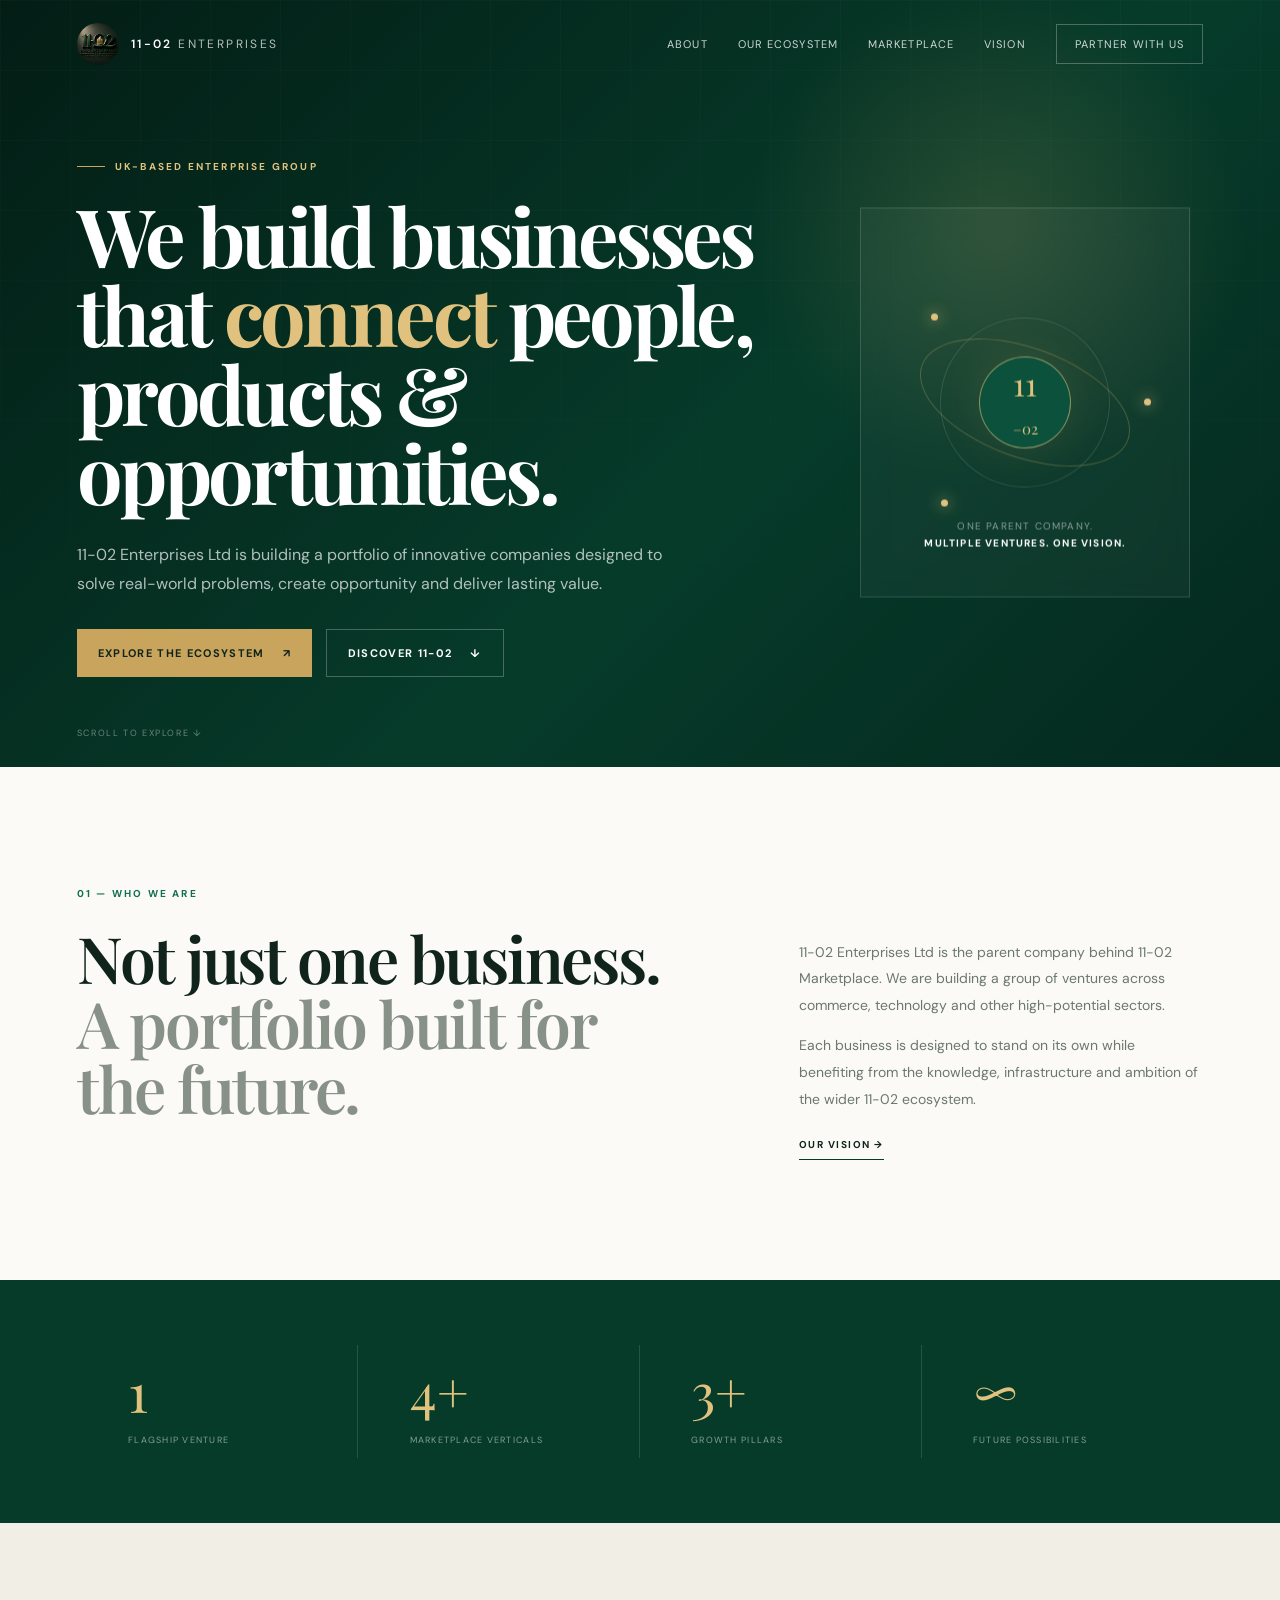
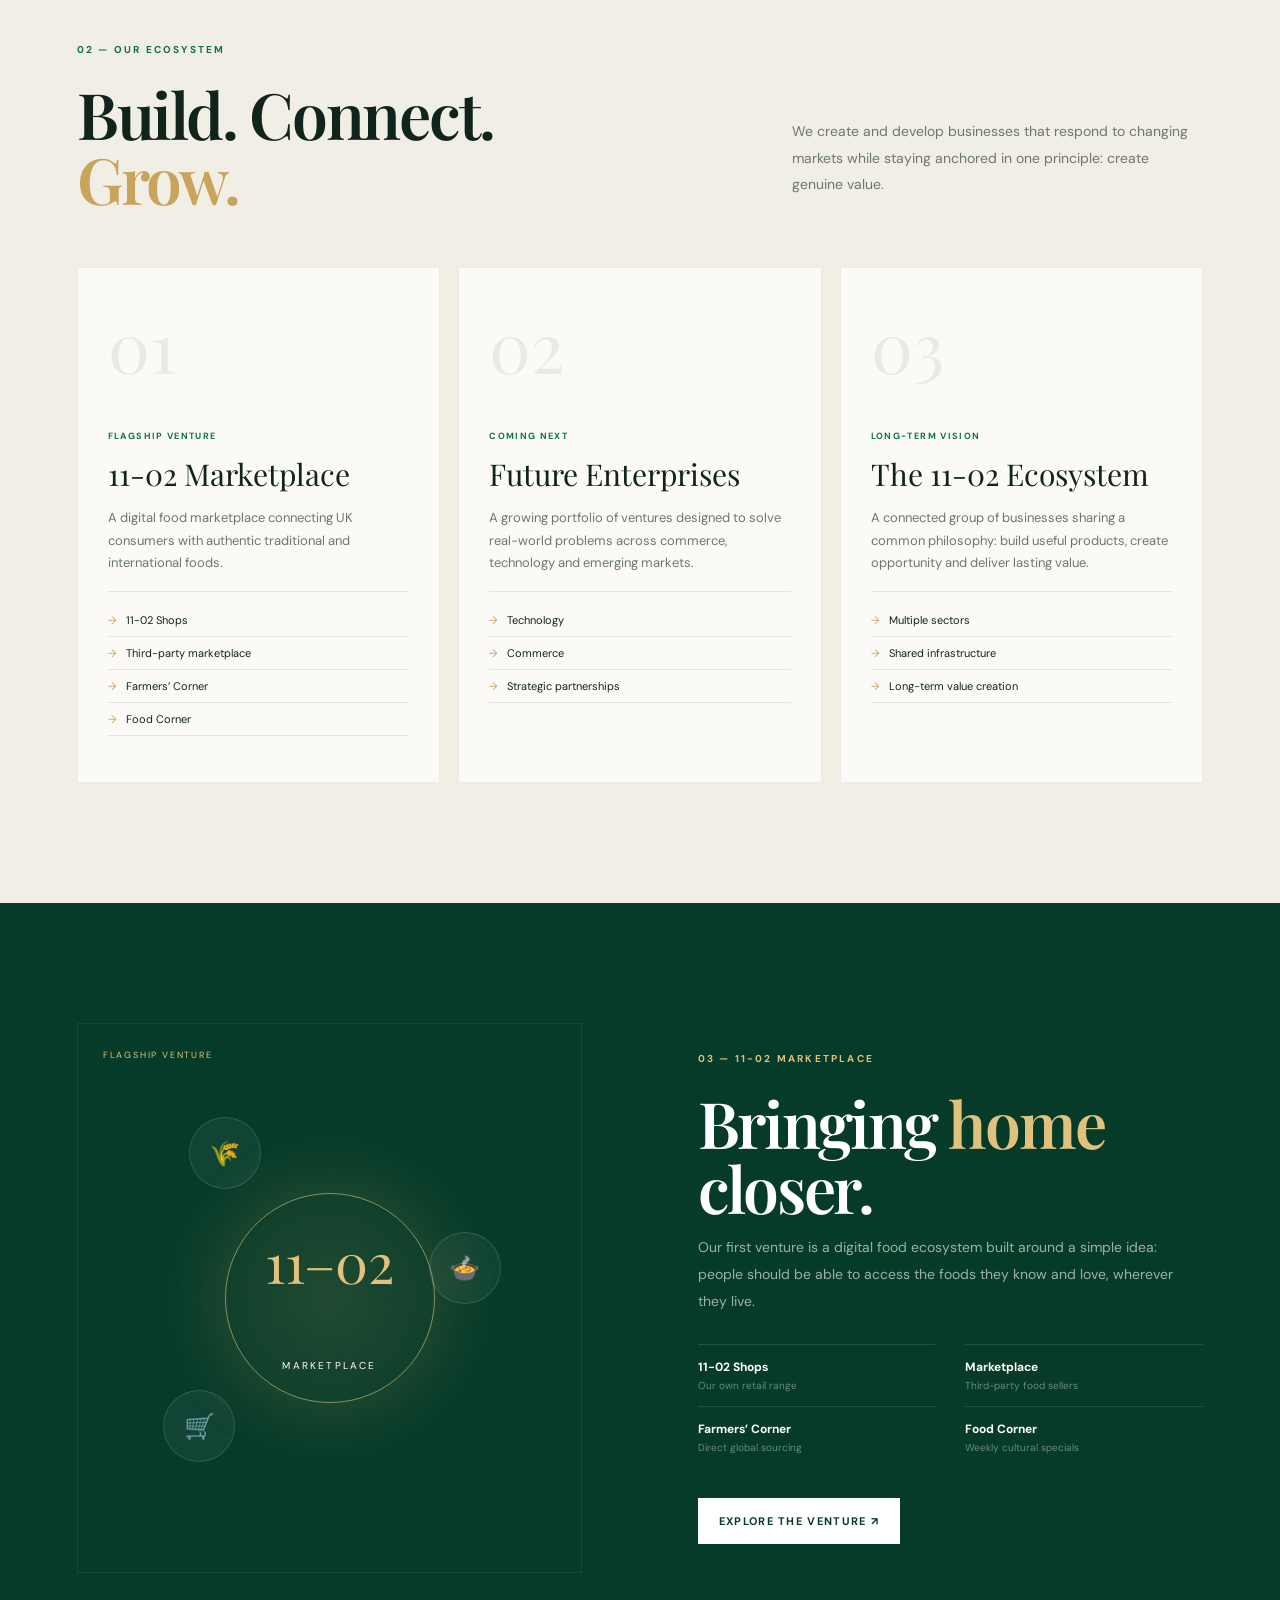
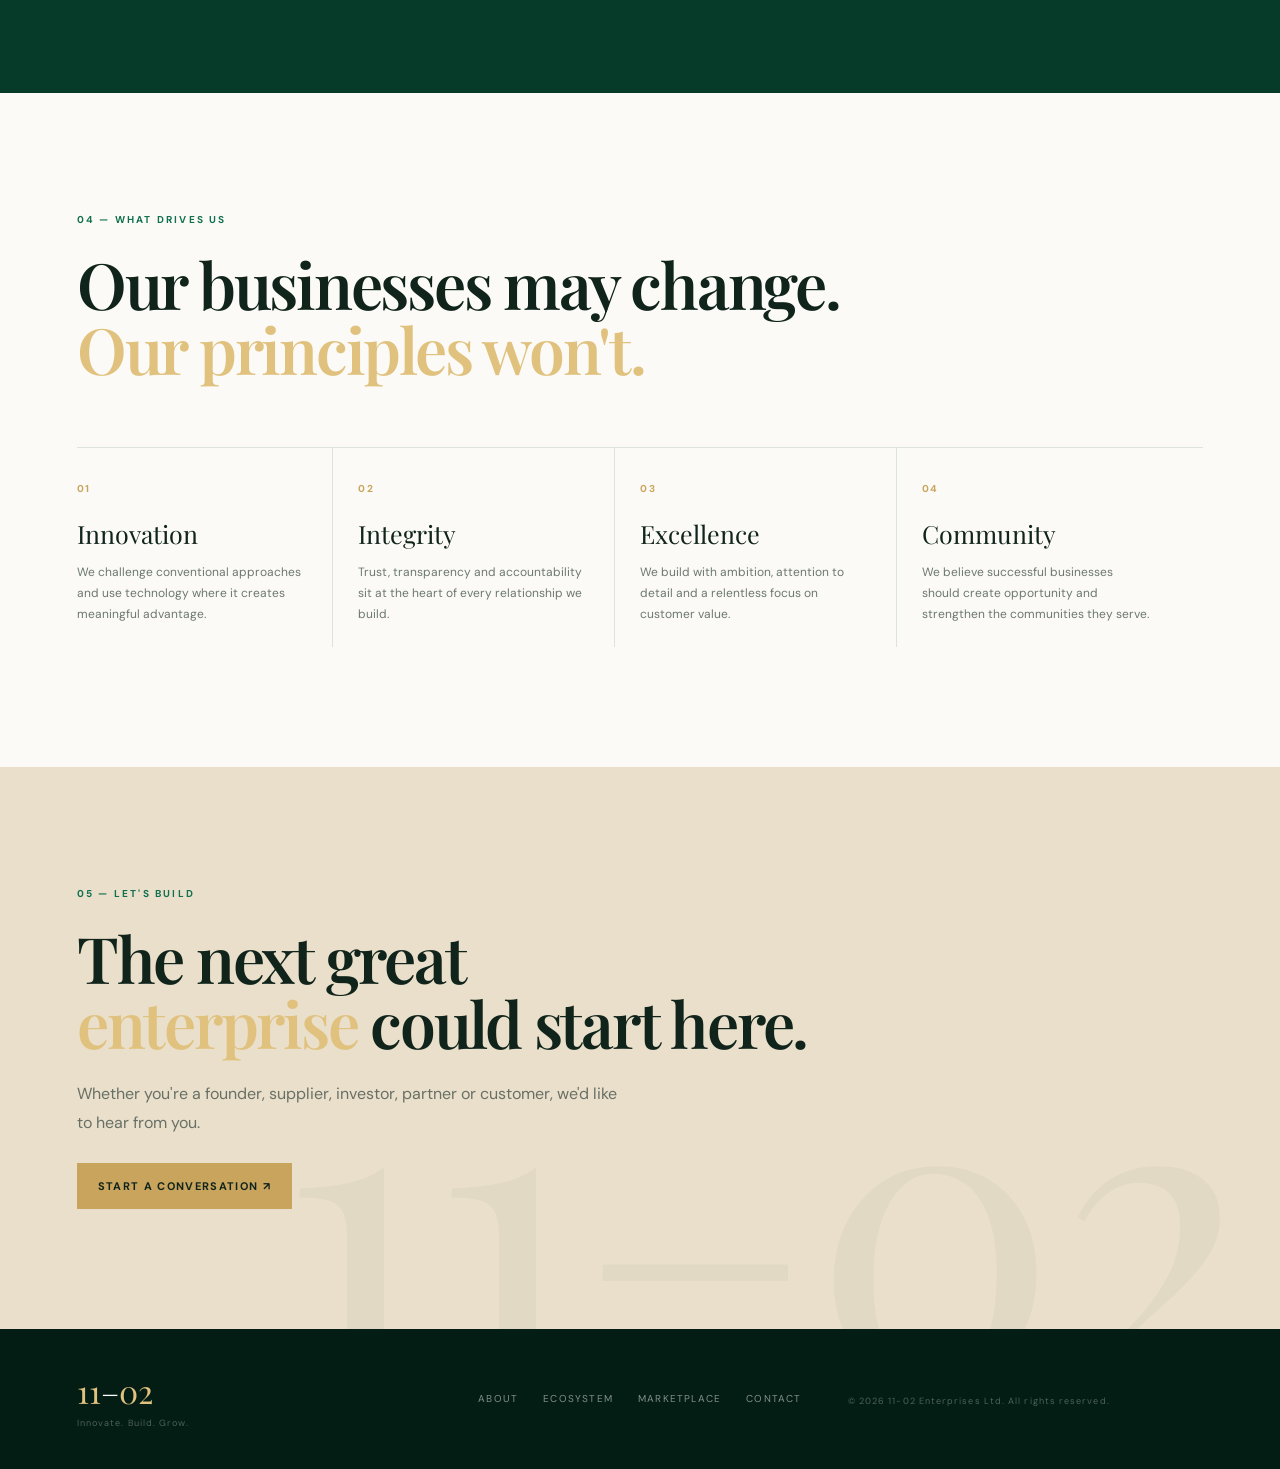
==== index.html @ 28f629b2 "Add 11-02 Enterprises corporate website" ====
<!doctype html>
<html lang="en">
<head>
<meta charset="utf-8">
<meta name="viewport" content="width=device-width,initial-scale=1">
<meta name="description" content="11-02 Enterprises Ltd — building businesses that connect people, products and opportunities.">
<title>11-02 Enterprises Ltd</title>
<link rel="preconnect" href="https://fonts.googleapis.com">
<link rel="preconnect" href="https://fonts.gstatic.com" crossorigin>
<link href="https://fonts.googleapis.com/css2?family=DM+Sans:wght@400;500;600;700&family=Playfair+Display:wght@500;600;700&display=swap" rel="stylesheet">
<link rel="stylesheet" href="styles.css">
</head>
<body>
<header class="nav">
  <a class="brand" href="#home">
    <img src="assets/logo.png" alt="11-02 Enterprises Ltd" onerror="this.style.display='none'">
    <span>11-02 <b>ENTERPRISES</b></span>
  </a>
  <button class="menu" aria-label="Open menu">☰</button>
  <nav>
    <a href="#about">About</a>
    <a href="#ecosystem">Our Ecosystem</a>
    <a href="#marketplace">Marketplace</a>
    <a href="#vision">Vision</a>
    <a class="nav-cta" href="#contact">Partner With Us</a>
  </nav>
</header>

<main>
<section class="hero" id="home">
  <div class="hero-content">
    <div class="eyebrow"><span></span> UK-BASED ENTERPRISE GROUP</div>
    <h1>We build businesses that <em>connect</em> people, products &amp; opportunities.</h1>
    <p>11-02 Enterprises Ltd is building a portfolio of innovative companies designed to solve real-world problems, create opportunity and deliver lasting value.</p>
    <div class="actions">
      <a class="btn gold" href="#ecosystem">Explore the ecosystem <b>↗</b></a>
      <a class="btn ghost" href="#about">Discover 11-02 <b>↓</b></a>
    </div>
  </div>
  <div class="hero-orbit">
    <div class="ring r1"></div><div class="ring r2"></div>
    <div class="core">11<br><small>–02</small></div>
    <i class="dot d1"></i><i class="dot d2"></i><i class="dot d3"></i>
    <p>ONE PARENT COMPANY.<br><strong>MULTIPLE VENTURES. ONE VISION.</strong></p>
  </div>
  <div class="scroll">SCROLL TO EXPLORE ↓</div>
</section>

<section id="about" class="light reveal">
  <div class="kicker">01 — WHO WE ARE</div>
  <div class="two-col">
    <h2>Not just one business.<br><span>A portfolio built for the future.</span></h2>
    <div class="copy">
      <p>11-02 Enterprises Ltd is the parent company behind 11-02 Marketplace. We are building a group of ventures across commerce, technology and other high-potential sectors.</p>
      <p>Each business is designed to stand on its own while benefiting from the knowledge, infrastructure and ambition of the wider 11-02 ecosystem.</p>
      <a class="text-link" href="#vision">Our vision →</a>
    </div>
  </div>
</section>

<section class="stats">
  <div><strong data-count="1">1</strong><span>Flagship venture</span></div>
  <div><strong data-count="4">4+</strong><span>Marketplace verticals</span></div>
  <div><strong data-count="3">3+</strong><span>Growth pillars</span></div>
  <div><strong>∞</strong><span>Future possibilities</span></div>
</section>

<section id="ecosystem" class="cream reveal">
  <div class="kicker">02 — OUR ECOSYSTEM</div>
  <div class="section-head">
    <h2>Build. Connect.<br><em>Grow.</em></h2>
    <p>We create and develop businesses that respond to changing markets while staying anchored in one principle: create genuine value.</p>
  </div>
  <div class="cards">
    <article><small>01</small><label>FLAGSHIP VENTURE</label><h3>11-02 Marketplace</h3><p>A digital food marketplace connecting UK consumers with authentic traditional and international foods.</p><ul><li>11-02 Shops</li><li>Third-party marketplace</li><li>Farmers’ Corner</li><li>Food Corner</li></ul></article>
    <article><small>02</small><label>COMING NEXT</label><h3>Future Enterprises</h3><p>A growing portfolio of ventures designed to solve real-world problems across commerce, technology and emerging markets.</p><ul><li>Technology</li><li>Commerce</li><li>Strategic partnerships</li></ul></article>
    <article><small>03</small><label>LONG-TERM VISION</label><h3>The 11-02 Ecosystem</h3><p>A connected group of businesses sharing a common philosophy: build useful products, create opportunity and deliver lasting value.</p><ul><li>Multiple sectors</li><li>Shared infrastructure</li><li>Long-term value creation</li></ul></article>
  </div>
</section>

<section id="marketplace" class="market">
  <div class="visual">
    <label>FLAGSHIP VENTURE</label>
    <div class="orb food1">🌾</div><div class="orb food2">🍲</div><div class="orb food3">🛒</div>
    <div class="market-logo">11–02<small>MARKETPLACE</small></div>
  </div>
  <div>
    <div class="kicker gold-text">03 — 11-02 MARKETPLACE</div>
    <h2>Bringing <em>home</em><br>closer.</h2>
    <p class="market-copy">Our first venture is a digital food ecosystem built around a simple idea: people should be able to access the foods they know and love, wherever they live.</p>
    <div class="features">
      <div><b>11-02 Shops</b><span>Our own retail range</span></div>
      <div><b>Marketplace</b><span>Third-party food sellers</span></div>
      <div><b>Farmers’ Corner</b><span>Direct global sourcing</span></div>
      <div><b>Food Corner</b><span>Weekly cultural specials</span></div>
    </div>
    <a class="btn white" href="#contact">Explore the venture ↗</a>
  </div>
</section>

<section id="vision" class="light reveal">
  <div class="kicker">04 — WHAT DRIVES US</div>
  <h2>Our businesses may change.<br><em>Our principles won't.</em></h2>
  <div class="principles">
    <article><b>01</b><h3>Innovation</h3><p>We challenge conventional approaches and use technology where it creates meaningful advantage.</p></article>
    <article><b>02</b><h3>Integrity</h3><p>Trust, transparency and accountability sit at the heart of every relationship we build.</p></article>
    <article><b>03</b><h3>Excellence</h3><p>We build with ambition, attention to detail and a relentless focus on customer value.</p></article>
    <article><b>04</b><h3>Community</h3><p>We believe successful businesses should create opportunity and strengthen the communities they serve.</p></article>
  </div>
</section>

<section id="contact" class="cta">
  <div class="kicker">05 — LET'S BUILD</div>
  <h2>The next great<br><em>enterprise</em> could start here.</h2>
  <p>Whether you're a founder, supplier, investor, partner or customer, we'd like to hear from you.</p>
  <a class="btn gold" href="mailto:hello@11-02.com">Start a conversation ↗</a>
  <div class="watermark">11–02</div>
</section>
</main>

<footer>
  <div><strong>11<span>–</span>02</strong><small>Innovate. Build. Grow.</small></div>
  <nav><a href="#about">About</a><a href="#ecosystem">Ecosystem</a><a href="#marketplace">Marketplace</a><a href="#contact">Contact</a></nav>
  <small>© 2026 11-02 Enterprises Ltd. All rights reserved.</small>
</footer>
<script src="script.js"></script>
</body>
</html>
---- styles.css ----
*{box-sizing:border-box}html{scroll-behavior:smooth}body{margin:0;background:#fbfaf6;color:#10241c;font-family:"DM Sans",Arial,sans-serif}a{text-decoration:none;color:inherit}.nav{height:88px;position:absolute;z-index:10;top:0;left:0;right:0;padding:0 6vw;display:flex;align-items:center;justify-content:space-between;color:#fff}.brand{display:flex;align-items:center;gap:12px}.brand img{width:42px;height:42px;border-radius:50%;object-fit:cover}.brand span{font-size:12px;letter-spacing:.2em;font-weight:600}.brand b{font-weight:400;opacity:.7}.nav nav{display:flex;align-items:center;gap:30px;font-size:11px;letter-spacing:.1em;text-transform:uppercase}.nav nav a{opacity:.8}.nav nav a:hover{opacity:1;color:#e0c27e}.nav-cta{border:1px solid #ffffff55;padding:12px 18px}.menu{display:none;background:none;border:0;color:#fff;font-size:25px}.hero{min-height:760px;position:relative;overflow:hidden;padding:160px 6vw 90px;display:flex;align-items:center;color:#fff;background:radial-gradient(circle at 78% 30%,#c9a45d2e,transparent 22%),linear-gradient(135deg,#031d15,#063b2a 58%,#04291e)}.hero:after{content:"";position:absolute;inset:0;opacity:.3;background-image:linear-gradient(#fff1 1px,transparent 1px),linear-gradient(90deg,#fff1 1px,transparent 1px);background-size:70px 70px;mask-image:linear-gradient(#000,transparent)}.hero-content{position:relative;z-index:2;max-width:790px}.eyebrow,.kicker{font-size:10px;font-weight:700;letter-spacing:.22em;text-transform:uppercase}.eyebrow{display:flex;align-items:center;gap:10px;color:#e0c27e;margin-bottom:22px}.eyebrow span{width:28px;height:1px;background:#c9a45d}.hero h1,h2{font-family:"Playfair Display",Georgia,serif}.hero h1{font-size:clamp(50px,6.3vw,88px);line-height:.98;letter-spacing:-.045em;margin:0}.hero em,.market em,h2 em{color:#e0c27e;font-style:normal}.hero-content>p{max-width:610px;color:#ffffffb0;line-height:1.8;margin:30px 0;font-size:16px}.actions{display:flex;gap:14px;flex-wrap:wrap}.btn{display:inline-flex;gap:18px;align-items:center;padding:16px 21px;font-size:11px;font-weight:700;letter-spacing:.12em;text-transform:uppercase;transition:.25s}.gold{background:#c9a45d;color:#10241c}.gold:hover{background:#e0c27e;transform:translateY(-2px)}.ghost{border:1px solid #ffffff40;color:#fff}.ghost:hover{border-color:#fff}.hero-orbit{position:absolute;z-index:2;right:7vw;top:50%;transform:translateY(-45%);width:330px;height:390px;border:1px solid #ffffff24;background:#ffffff0a;backdrop-filter:blur(14px);display:grid;place-items:center}.ring{position:absolute;border:1px solid #c9a45d55;border-radius:50%;width:220px;height:110px;transform:rotate(20deg)}.r2{width:170px;height:170px;border-color:#ffffff20;transform:rotate(-20deg)}.core{width:92px;height:92px;border-radius:50%;display:grid;place-items:center;text-align:center;background:#0b513b;border:1px solid #e0c27e99;color:#e0c27e;font:32px/0.7 "Playfair Display";box-shadow:0 0 50px #c9a45d24}.core small{font-size:15px}.dot{position:absolute;width:7px;height:7px;border-radius:50%;background:#e0c27e;box-shadow:0 0 15px #e0c27e}.d1{top:105px;left:70px}.d2{right:38px;top:190px}.d3{bottom:90px;left:80px}.hero-orbit p{position:absolute;bottom:35px;text-align:center;color:#ffffff80;font-size:10px;line-height:1.7;letter-spacing:.12em}.hero-orbit strong{color:#fff}.scroll{position:absolute;z-index:2;bottom:28px;left:6vw;color:#ffffff66;font-size:9px;letter-spacing:.18em}section{padding:120px 6vw}.light{background:#fbfaf6}.kicker{color:#11704f;margin-bottom:25px}.two-col{display:grid;grid-template-columns:1.2fr .8fr;gap:9vw}.two-col h2,h2{font-size:clamp(42px,5vw,70px);line-height:1.02;letter-spacing:-.035em;margin:0;font-weight:600}.two-col h2 span{color:#879188}.copy p,.section-head p,.market-copy{color:#6c786f;line-height:1.9;font-size:14px}.text-link{display:inline-block;margin-top:12px;padding-bottom:8px;border-bottom:1px solid #063b2a;text-transform:uppercase;font-size:10px;letter-spacing:.15em;font-weight:700}.stats{display:grid;grid-template-columns:repeat(4,1fr);padding:65px 6vw;background:#063b2a;color:#fff}.stats div{padding:10px 4vw;border-right:1px solid #ffffff20}.stats div:last-child{border:0}.stats strong{display:block;font:54px "Playfair Display";color:#e0c27e}.stats span{font-size:9px;letter-spacing:.14em;text-transform:uppercase;color:#ffffff80}.cream{background:#f0eee5}.section-head{display:grid;grid-template-columns:1fr .7fr;gap:10vw;align-items:end;margin-bottom:55px}.section-head h2 em{color:#c9a45d}.cards{display:grid;grid-template-columns:repeat(3,1fr);gap:18px}.cards article{background:#fbfaf6;border:1px solid #063b2a12;padding:30px;min-height:410px;transition:.3s}.cards article:hover{transform:translateY(-7px);box-shadow:0 24px 70px #0222181f}.cards small{font:70px "Playfair Display";color:#063b2a14}.cards label{display:block;margin-top:38px;color:#11704f;font-size:9px;letter-spacing:.15em;font-weight:700}.cards h3{font:30px "Playfair Display";margin:12px 0}.cards p{color:#6c786f;line-height:1.75;font-size:13px}.cards ul{list-style:none;padding:12px 0 0;border-top:1px solid #063b2a18}.cards li{font-size:11px;padding:9px 0;border-bottom:1px solid #063b2a18}.cards li:before{content:"→";color:#c9a45d;margin-right:9px}.market{background:#063b2a;color:#fff;display:grid;grid-template-columns:1fr 1fr;gap:9vw;align-items:center}.visual{height:550px;position:relative;display:grid;place-items:center;border:1px solid #ffffff10;background:radial-gradient(circle,#c9a45d24,transparent 45%);overflow:hidden}.visual>label{position:absolute;top:25px;left:25px;color:#e0c27e;font-size:9px;letter-spacing:.2em}.market-logo{width:210px;height:210px;border:1px solid #e0c27e99;border-radius:50%;display:grid;place-items:center;text-align:center;font:55px "Playfair Display";color:#e0c27e;box-shadow:0 0 80px #c9a45d1f}.market-logo small{font:10px "DM Sans";letter-spacing:.22em;color:#fff}.orb{position:absolute;width:72px;height:72px;border-radius:50%;display:grid;place-items:center;background:#ffffff0c;border:1px solid #ffffff20;font-size:25px}.food1{top:17%;left:22%}.food2{right:16%;top:38%}.food3{left:17%;bottom:20%}.gold-text{color:#e0c27e}.market-copy{color:#ffffff99;max-width:550px}.features{display:grid;grid-template-columns:1fr 1fr;gap:0 30px;margin:30px 0}.features div{padding:14px 0;border-top:1px solid #ffffff1c}.features b,.features span{display:block}.features b{font-size:12px;color:#fff}.features span{font-size:10px;color:#ffffff66;margin-top:4px}.white{background:#fff;color:#063b2a}.principles{display:grid;grid-template-columns:repeat(4,1fr);margin-top:65px;border-top:1px solid #063b2a1f}.principles article{padding:28px 25px 10px 0;border-right:1px solid #063b2a1f;margin-right:25px}.principles article:last-child{border:0}.principles b{color:#c9a45d;font-size:10px;letter-spacing:.15em}.principles h3{font:25px "Playfair Display";margin:20px 0 10px}.principles p{font-size:12px;color:#6c786f;line-height:1.75}.cta{position:relative;overflow:hidden;background:#eadfca;min-height:520px}.cta h2{position:relative;z-index:2}.cta>p{position:relative;z-index:2;color:#687066;line-height:1.8;max-width:540px;margin:25px 0}.watermark{position:absolute;right:2vw;bottom:-90px;font:32vw/1 "Playfair Display";color:#063b2a09}.cta .btn{position:relative;z-index:2}footer{padding:40px 6vw;background:#031d15;color:#fff;display:grid;grid-template-columns:1fr 1fr 1fr;gap:30px;align-items:center}footer strong{display:block;font:32px "Playfair Display";color:#e0c27e}footer strong span{color:#fff}footer small{display:block;color:#ffffff4d;font-size:9px;letter-spacing:.12em;margin-top:5px}footer nav{display:flex;justify-content:center;gap:25px;font-size:10px;text-transform:uppercase;letter-spacing:.12em;color:#ffffff80}.reveal{opacity:0;transform:translateY(20px);transition:.7s}.reveal.visible{opacity:1;transform:none}@media(max-width:900px){.nav nav{position:fixed;inset:0;background:#063b2a;display:flex;flex-direction:column;justify-content:center;transform:translateX(100%);transition:.3s;font-size:16px}.nav nav.open{transform:none}.menu{display:block;z-index:20}.hero{padding:130px 5vw 90px;min-height:780px}.hero-orbit{display:none}.two-col,.section-head,.market{grid-template-columns:1fr}.cards{grid-template-columns:1fr}.stats{grid-template-columns:1fr 1fr;gap:15px}.stats div{border:0;border-bottom:1px solid #ffffff20;padding:20px 0}.principles{grid-template-columns:1fr 1fr}.principles article{margin-bottom:20px}.visual{height:380px}footer{grid-template-columns:1fr}footer nav{justify-content:flex-start;flex-wrap:wrap}}@media(max-width:520px){.hero h1{font-size:44px}.actions .btn{width:100%;justify-content:center}.principles{grid-template-columns:1fr}.features{grid-template-columns:1fr}.visual{height:330px}.market-logo{width:170px;height:170px;font-size:44px}}
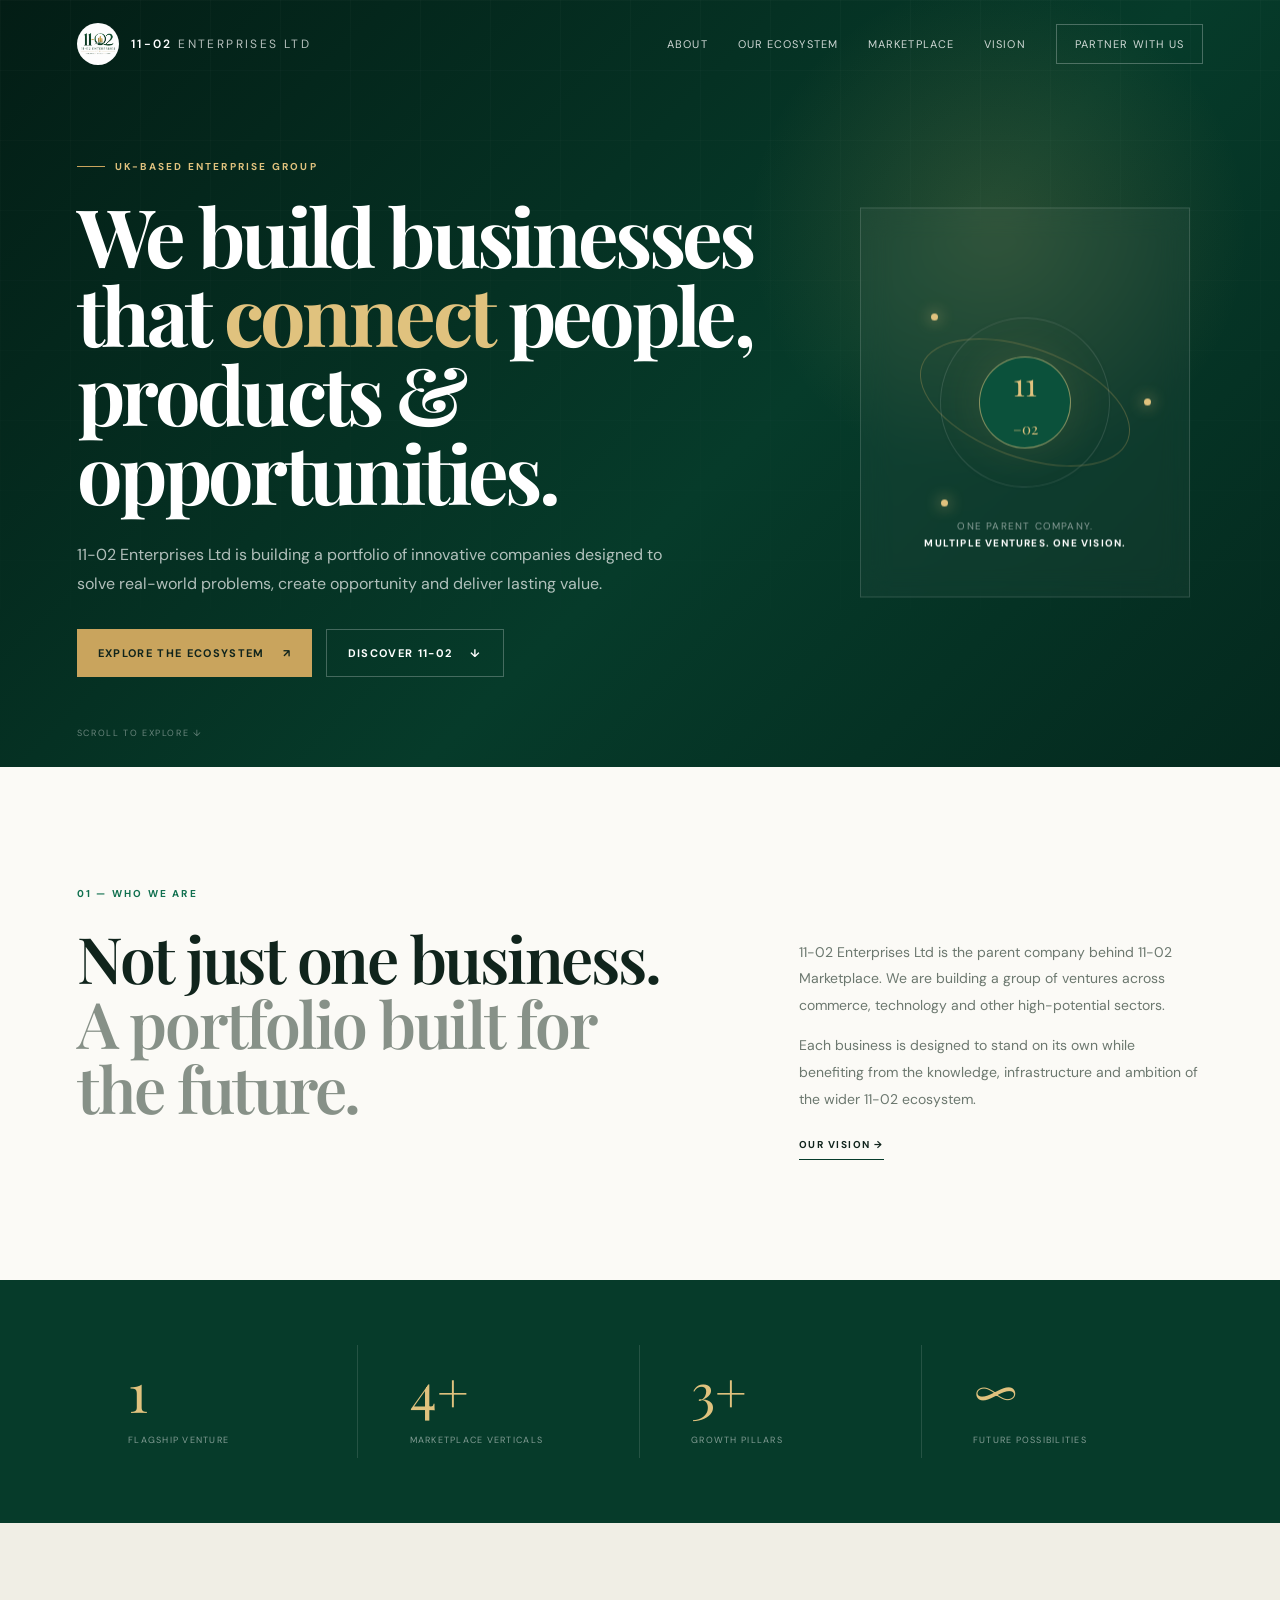
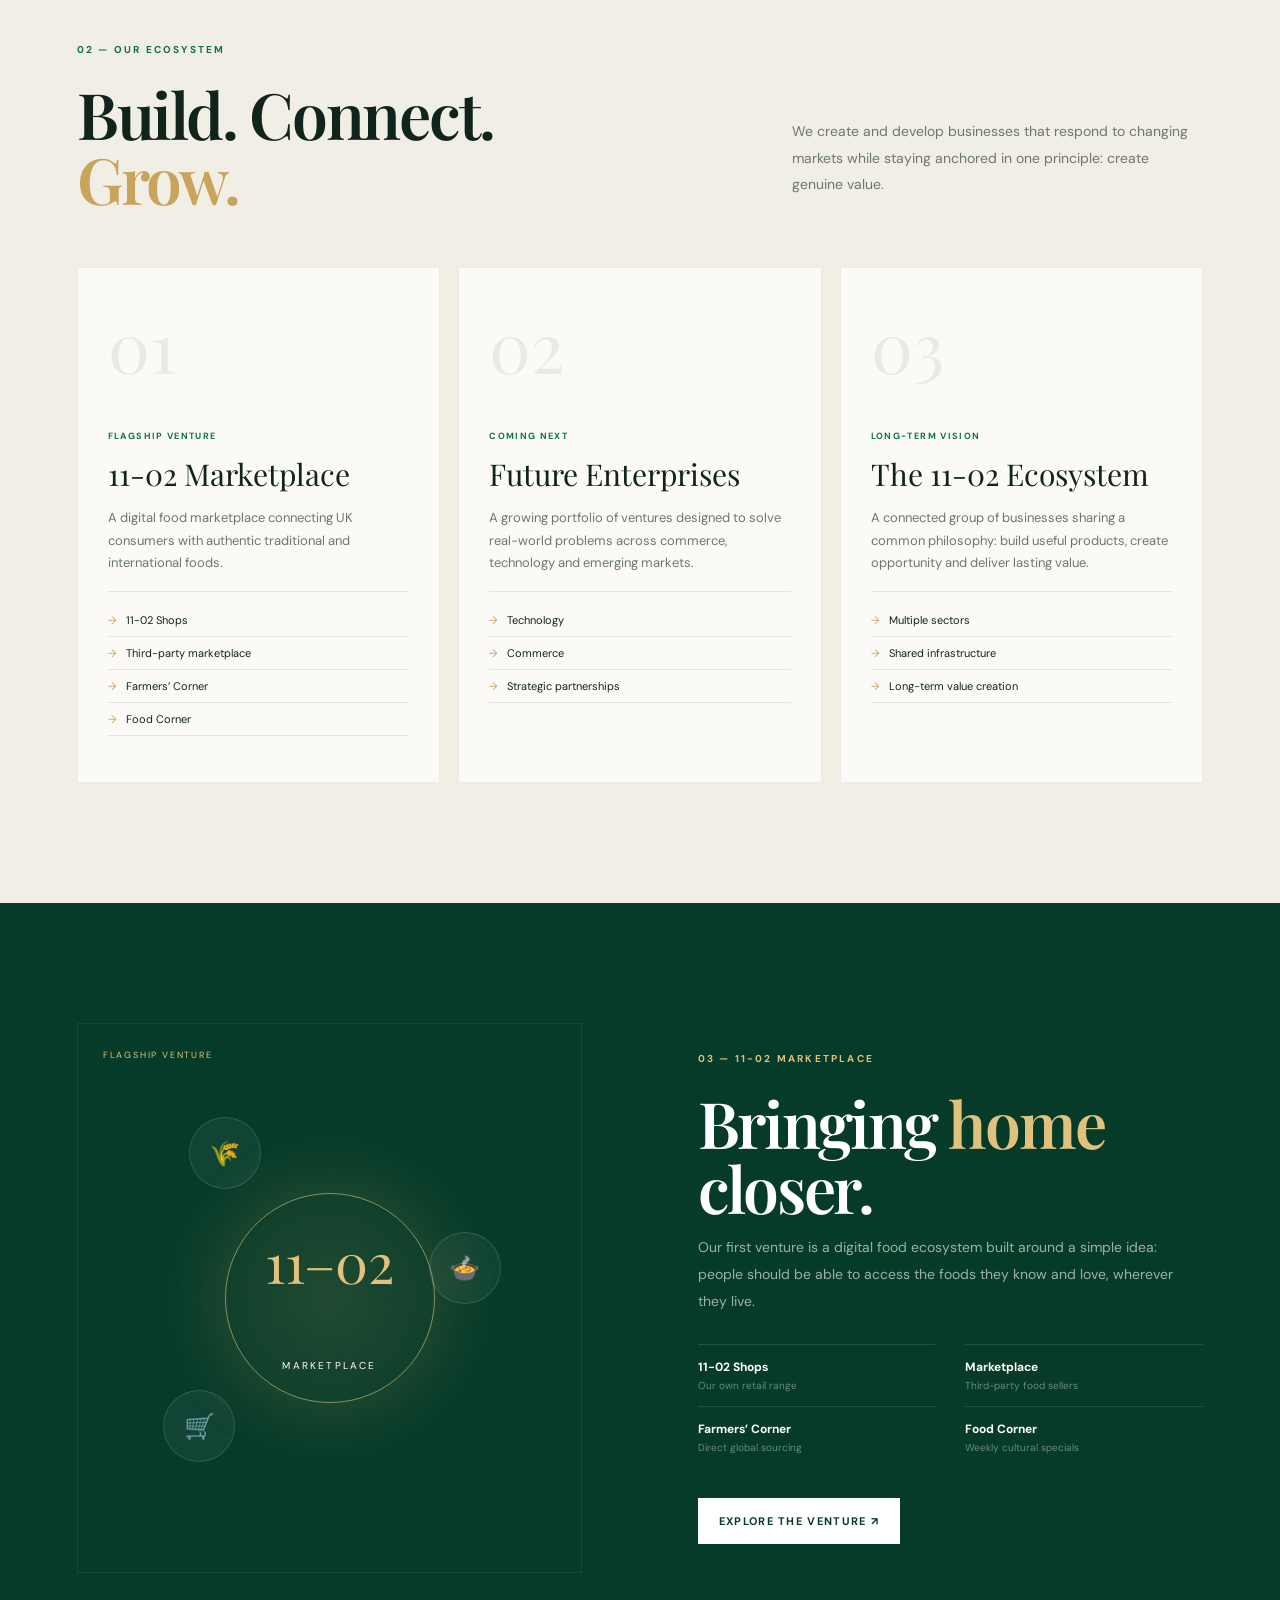
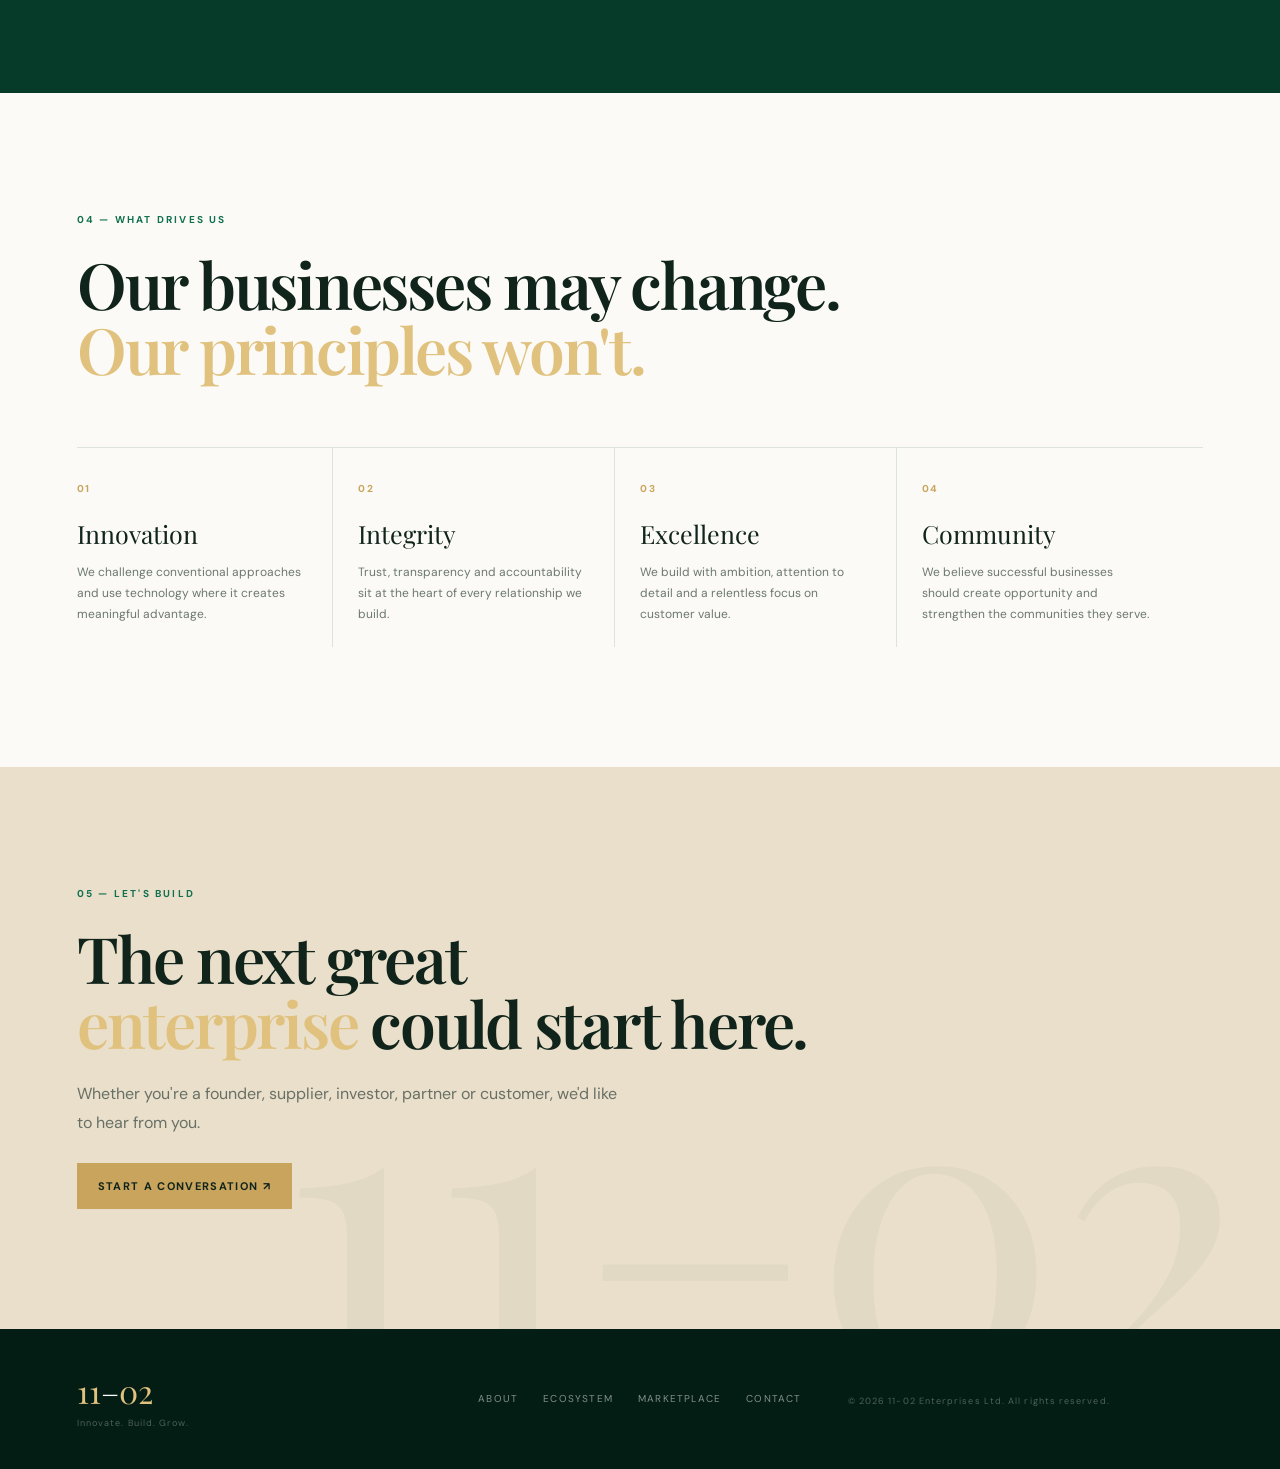
==== commit 939124e5: "Updated the CSS and JS and bugs fixed" ====
--- a/index.html
+++ b/index.html
@@ -13,8 +13,8 @@
 <body>
 <header class="nav">
   <a class="brand" href="#home">
-    <img src="assets/logo.png" alt="11-02 Enterprises Ltd" onerror="this.style.display='none'">
-    <span>11-02 <b>ENTERPRISES</b></span>
+    <img src="assets/11-02 white logo.png" alt="11-02 Enterprises Ltd" onerror="this.style.display='none'">
+    <span>11-02 <b>ENTERPRISES LTD</b></span>
   </a>
   <button class="menu" aria-label="Open menu">☰</button>
   <nav>
--- a/styles.css
+++ b/styles.css
@@ -1 +1,1084 @@
-*{box-sizing:border-box}html{scroll-behavior:smooth}body{margin:0;background:#fbfaf6;color:#10241c;font-family:"DM Sans",Arial,sans-serif}a{text-decoration:none;color:inherit}.nav{height:88px;position:absolute;z-index:10;top:0;left:0;right:0;padding:0 6vw;display:flex;align-items:center;justify-content:space-between;color:#fff}.brand{display:flex;align-items:center;gap:12px}.brand img{width:42px;height:42px;border-radius:50%;object-fit:cover}.brand span{font-size:12px;letter-spacing:.2em;font-weight:600}.brand b{font-weight:400;opacity:.7}.nav nav{display:flex;align-items:center;gap:30px;font-size:11px;letter-spacing:.1em;text-transform:uppercase}.nav nav a{opacity:.8}.nav nav a:hover{opacity:1;color:#e0c27e}.nav-cta{border:1px solid #ffffff55;padding:12px 18px}.menu{display:none;background:none;border:0;color:#fff;font-size:25px}.hero{min-height:760px;position:relative;overflow:hidden;padding:160px 6vw 90px;display:flex;align-items:center;color:#fff;background:radial-gradient(circle at 78% 30%,#c9a45d2e,transparent 22%),linear-gradient(135deg,#031d15,#063b2a 58%,#04291e)}.hero:after{content:"";position:absolute;inset:0;opacity:.3;background-image:linear-gradient(#fff1 1px,transparent 1px),linear-gradient(90deg,#fff1 1px,transparent 1px);background-size:70px 70px;mask-image:linear-gradient(#000,transparent)}.hero-content{position:relative;z-index:2;max-width:790px}.eyebrow,.kicker{font-size:10px;font-weight:700;letter-spacing:.22em;text-transform:uppercase}.eyebrow{display:flex;align-items:center;gap:10px;color:#e0c27e;margin-bottom:22px}.eyebrow span{width:28px;height:1px;background:#c9a45d}.hero h1,h2{font-family:"Playfair Display",Georgia,serif}.hero h1{font-size:clamp(50px,6.3vw,88px);line-height:.98;letter-spacing:-.045em;margin:0}.hero em,.market em,h2 em{color:#e0c27e;font-style:normal}.hero-content>p{max-width:610px;color:#ffffffb0;line-height:1.8;margin:30px 0;font-size:16px}.actions{display:flex;gap:14px;flex-wrap:wrap}.btn{display:inline-flex;gap:18px;align-items:center;padding:16px 21px;font-size:11px;font-weight:700;letter-spacing:.12em;text-transform:uppercase;transition:.25s}.gold{background:#c9a45d;color:#10241c}.gold:hover{background:#e0c27e;transform:translateY(-2px)}.ghost{border:1px solid #ffffff40;color:#fff}.ghost:hover{border-color:#fff}.hero-orbit{position:absolute;z-index:2;right:7vw;top:50%;transform:translateY(-45%);width:330px;height:390px;border:1px solid #ffffff24;background:#ffffff0a;backdrop-filter:blur(14px);display:grid;place-items:center}.ring{position:absolute;border:1px solid #c9a45d55;border-radius:50%;width:220px;height:110px;transform:rotate(20deg)}.r2{width:170px;height:170px;border-color:#ffffff20;transform:rotate(-20deg)}.core{width:92px;height:92px;border-radius:50%;display:grid;place-items:center;text-align:center;background:#0b513b;border:1px solid #e0c27e99;color:#e0c27e;font:32px/0.7 "Playfair Display";box-shadow:0 0 50px #c9a45d24}.core small{font-size:15px}.dot{position:absolute;width:7px;height:7px;border-radius:50%;background:#e0c27e;box-shadow:0 0 15px #e0c27e}.d1{top:105px;left:70px}.d2{right:38px;top:190px}.d3{bottom:90px;left:80px}.hero-orbit p{position:absolute;bottom:35px;text-align:center;color:#ffffff80;font-size:10px;line-height:1.7;letter-spacing:.12em}.hero-orbit strong{color:#fff}.scroll{position:absolute;z-index:2;bottom:28px;left:6vw;color:#ffffff66;font-size:9px;letter-spacing:.18em}section{padding:120px 6vw}.light{background:#fbfaf6}.kicker{color:#11704f;margin-bottom:25px}.two-col{display:grid;grid-template-columns:1.2fr .8fr;gap:9vw}.two-col h2,h2{font-size:clamp(42px,5vw,70px);line-height:1.02;letter-spacing:-.035em;margin:0;font-weight:600}.two-col h2 span{color:#879188}.copy p,.section-head p,.market-copy{color:#6c786f;line-height:1.9;font-size:14px}.text-link{display:inline-block;margin-top:12px;padding-bottom:8px;border-bottom:1px solid #063b2a;text-transform:uppercase;font-size:10px;letter-spacing:.15em;font-weight:700}.stats{display:grid;grid-template-columns:repeat(4,1fr);padding:65px 6vw;background:#063b2a;color:#fff}.stats div{padding:10px 4vw;border-right:1px solid #ffffff20}.stats div:last-child{border:0}.stats strong{display:block;font:54px "Playfair Display";color:#e0c27e}.stats span{font-size:9px;letter-spacing:.14em;text-transform:uppercase;color:#ffffff80}.cream{background:#f0eee5}.section-head{display:grid;grid-template-columns:1fr .7fr;gap:10vw;align-items:end;margin-bottom:55px}.section-head h2 em{color:#c9a45d}.cards{display:grid;grid-template-columns:repeat(3,1fr);gap:18px}.cards article{background:#fbfaf6;border:1px solid #063b2a12;padding:30px;min-height:410px;transition:.3s}.cards article:hover{transform:translateY(-7px);box-shadow:0 24px 70px #0222181f}.cards small{font:70px "Playfair Display";color:#063b2a14}.cards label{display:block;margin-top:38px;color:#11704f;font-size:9px;letter-spacing:.15em;font-weight:700}.cards h3{font:30px "Playfair Display";margin:12px 0}.cards p{color:#6c786f;line-height:1.75;font-size:13px}.cards ul{list-style:none;padding:12px 0 0;border-top:1px solid #063b2a18}.cards li{font-size:11px;padding:9px 0;border-bottom:1px solid #063b2a18}.cards li:before{content:"→";color:#c9a45d;margin-right:9px}.market{background:#063b2a;color:#fff;display:grid;grid-template-columns:1fr 1fr;gap:9vw;align-items:center}.visual{height:550px;position:relative;display:grid;place-items:center;border:1px solid #ffffff10;background:radial-gradient(circle,#c9a45d24,transparent 45%);overflow:hidden}.visual>label{position:absolute;top:25px;left:25px;color:#e0c27e;font-size:9px;letter-spacing:.2em}.market-logo{width:210px;height:210px;border:1px solid #e0c27e99;border-radius:50%;display:grid;place-items:center;text-align:center;font:55px "Playfair Display";color:#e0c27e;box-shadow:0 0 80px #c9a45d1f}.market-logo small{font:10px "DM Sans";letter-spacing:.22em;color:#fff}.orb{position:absolute;width:72px;height:72px;border-radius:50%;display:grid;place-items:center;background:#ffffff0c;border:1px solid #ffffff20;font-size:25px}.food1{top:17%;left:22%}.food2{right:16%;top:38%}.food3{left:17%;bottom:20%}.gold-text{color:#e0c27e}.market-copy{color:#ffffff99;max-width:550px}.features{display:grid;grid-template-columns:1fr 1fr;gap:0 30px;margin:30px 0}.features div{padding:14px 0;border-top:1px solid #ffffff1c}.features b,.features span{display:block}.features b{font-size:12px;color:#fff}.features span{font-size:10px;color:#ffffff66;margin-top:4px}.white{background:#fff;color:#063b2a}.principles{display:grid;grid-template-columns:repeat(4,1fr);margin-top:65px;border-top:1px solid #063b2a1f}.principles article{padding:28px 25px 10px 0;border-right:1px solid #063b2a1f;margin-right:25px}.principles article:last-child{border:0}.principles b{color:#c9a45d;font-size:10px;letter-spacing:.15em}.principles h3{font:25px "Playfair Display";margin:20px 0 10px}.principles p{font-size:12px;color:#6c786f;line-height:1.75}.cta{position:relative;overflow:hidden;background:#eadfca;min-height:520px}.cta h2{position:relative;z-index:2}.cta>p{position:relative;z-index:2;color:#687066;line-height:1.8;max-width:540px;margin:25px 0}.watermark{position:absolute;right:2vw;bottom:-90px;font:32vw/1 "Playfair Display";color:#063b2a09}.cta .btn{position:relative;z-index:2}footer{padding:40px 6vw;background:#031d15;color:#fff;display:grid;grid-template-columns:1fr 1fr 1fr;gap:30px;align-items:center}footer strong{display:block;font:32px "Playfair Display";color:#e0c27e}footer strong span{color:#fff}footer small{display:block;color:#ffffff4d;font-size:9px;letter-spacing:.12em;margin-top:5px}footer nav{display:flex;justify-content:center;gap:25px;font-size:10px;text-transform:uppercase;letter-spacing:.12em;color:#ffffff80}.reveal{opacity:0;transform:translateY(20px);transition:.7s}.reveal.visible{opacity:1;transform:none}@media(max-width:900px){.nav nav{position:fixed;inset:0;background:#063b2a;display:flex;flex-direction:column;justify-content:center;transform:translateX(100%);transition:.3s;font-size:16px}.nav nav.open{transform:none}.menu{display:block;z-index:20}.hero{padding:130px 5vw 90px;min-height:780px}.hero-orbit{display:none}.two-col,.section-head,.market{grid-template-columns:1fr}.cards{grid-template-columns:1fr}.stats{grid-template-columns:1fr 1fr;gap:15px}.stats div{border:0;border-bottom:1px solid #ffffff20;padding:20px 0}.principles{grid-template-columns:1fr 1fr}.principles article{margin-bottom:20px}.visual{height:380px}footer{grid-template-columns:1fr}footer nav{justify-content:flex-start;flex-wrap:wrap}}@media(max-width:520px){.hero h1{font-size:44px}.actions .btn{width:100%;justify-content:center}.principles{grid-template-columns:1fr}.features{grid-template-columns:1fr}.visual{height:330px}.market-logo{width:170px;height:170px;font-size:44px}}
+* {
+  box-sizing: border-box;
+}
+
+html {
+  scroll-behavior: smooth;
+}
+
+body {
+  margin: 0;
+  background: #fbfaf6;
+  color: #10241c;
+  font-family: "DM Sans", Arial, sans-serif;
+}
+
+a {
+  text-decoration: none;
+  color: inherit;
+}
+
+/* =========================
+   NAVIGATION
+========================= */
+
+.nav {
+  height: 88px;
+  position: absolute;
+  z-index: 10;
+  top: 0;
+  left: 0;
+  right: 0;
+  padding: 0 6vw;
+
+  display: flex;
+  align-items: center;
+  justify-content: space-between;
+
+  color: #fff;
+}
+
+.brand {
+  display: flex;
+  align-items: center;
+  gap: 12px;
+}
+
+.brand img {
+  width: 42px;
+  height: 42px;
+  border-radius: 50%;
+  object-fit: cover;
+}
+
+.brand span {
+  font-size: 12px;
+  letter-spacing: 0.2em;
+  font-weight: 600;
+}
+
+.brand b {
+  font-weight: 400;
+  opacity: 0.7;
+}
+
+.nav nav {
+  display: flex;
+  align-items: center;
+  gap: 30px;
+
+  font-size: 11px;
+  letter-spacing: 0.1em;
+  text-transform: uppercase;
+}
+
+.nav nav a {
+  opacity: 0.8;
+}
+
+.nav nav a:hover {
+  opacity: 1;
+  color: #e0c27e;
+}
+
+.nav-cta {
+  border: 1px solid #ffffff55;
+  padding: 12px 18px;
+}
+
+.menu {
+  display: none;
+  background: none;
+  border: 0;
+  color: #fff;
+  font-size: 25px;
+}
+
+/* =========================
+   HERO
+========================= */
+
+.hero {
+  min-height: 760px;
+  position: relative;
+  overflow: hidden;
+
+  padding: 160px 6vw 90px;
+
+  display: flex;
+  align-items: center;
+
+  color: #fff;
+
+  background:
+    radial-gradient(
+      circle at 78% 30%,
+      #c9a45d2e,
+      transparent 22%
+    ),
+    linear-gradient(
+      135deg,
+      #031d15,
+      #063b2a 58%,
+      #04291e
+    );
+}
+
+.hero::after {
+  content: "";
+
+  position: absolute;
+  inset: 0;
+
+  opacity: 0.3;
+
+  background-image:
+    linear-gradient(#fff1 1px, transparent 1px),
+    linear-gradient(90deg, #fff1 1px, transparent 1px);
+
+  background-size: 70px 70px;
+  /* Ensure broad browser support for mask gradients */
+  -webkit-mask-image: linear-gradient(#000, transparent);
+  mask-image: linear-gradient(#000, transparent);
+}
+
+.hero-content {
+  position: relative;
+  z-index: 2;
+
+  max-width: 790px;
+}
+
+.eyebrow,
+.kicker {
+  font-size: 10px;
+  font-weight: 700;
+  letter-spacing: 0.22em;
+  text-transform: uppercase;
+}
+
+.eyebrow {
+  display: flex;
+  align-items: center;
+  gap: 10px;
+
+  color: #e0c27e;
+
+  margin-bottom: 22px;
+}
+
+.eyebrow span {
+  width: 28px;
+  height: 1px;
+
+  background: #c9a45d;
+}
+
+.hero h1,
+h2 {
+  font-family: "Playfair Display", Georgia, serif;
+}
+
+.hero h1 {
+  font-size: clamp(50px, 6.3vw, 88px);
+
+  line-height: 0.98;
+
+  letter-spacing: -0.045em;
+
+  margin: 0;
+}
+
+.hero em,
+.market em,
+h2 em {
+  color: #e0c27e;
+  font-style: normal;
+}
+
+.hero-content > p {
+  max-width: 610px;
+
+  color: #ffffffb0;
+
+  line-height: 1.8;
+
+  margin: 30px 0;
+
+  font-size: 16px;
+}
+
+/* =========================
+   BUTTONS
+========================= */
+
+.actions {
+  display: flex;
+  gap: 14px;
+  flex-wrap: wrap;
+}
+
+.btn {
+  display: inline-flex;
+  gap: 18px;
+  align-items: center;
+
+  padding: 16px 21px;
+
+  font-size: 11px;
+  font-weight: 700;
+
+  letter-spacing: 0.12em;
+  text-transform: uppercase;
+
+  transition: 0.25s;
+}
+
+.gold {
+  background: #c9a45d;
+  color: #10241c;
+}
+
+.gold:hover {
+  background: #e0c27e;
+  transform: translateY(-2px);
+}
+
+.ghost {
+  border: 1px solid #ffffff40;
+  color: #fff;
+}
+
+.ghost:hover {
+  border-color: #fff;
+}
+
+.white {
+  background: #fff;
+  color: #063b2a;
+}
+
+/* =========================
+   HERO ORBIT
+========================= */
+
+.hero-orbit {
+  position: absolute;
+  z-index: 2;
+
+  right: 7vw;
+  top: 50%;
+
+  transform: translateY(-45%);
+
+  width: 330px;
+  height: 390px;
+
+  border: 1px solid #ffffff24;
+
+  background: #ffffff0a;
+
+  -webkit-backdrop-filter: blur(14px);
+  backdrop-filter: blur(14px);
+
+  display: grid;
+  place-items: center;
+}
+
+.ring {
+  position: absolute;
+
+  border: 1px solid #c9a45d55;
+
+  border-radius: 50%;
+
+  width: 220px;
+  height: 110px;
+
+  transform: rotate(20deg);
+}
+
+.r2 {
+  width: 170px;
+  height: 170px;
+
+  border-color: #ffffff20;
+
+  transform: rotate(-20deg);
+}
+
+.core {
+  width: 92px;
+  height: 92px;
+
+  border-radius: 50%;
+
+  display: grid;
+  place-items: center;
+
+  text-align: center;
+
+  background: #0b513b;
+
+  border: 1px solid #e0c27e99;
+
+  color: #e0c27e;
+
+  font: 32px/0.7 "Playfair Display";
+
+  box-shadow: 0 0 50px #c9a45d24;
+}
+
+.core small {
+  font-size: 15px;
+}
+
+.dot {
+  position: absolute;
+
+  width: 7px;
+  height: 7px;
+
+  border-radius: 50%;
+
+  background: #e0c27e;
+
+  box-shadow: 0 0 15px #e0c27e;
+}
+
+.d1 {
+  top: 105px;
+  left: 70px;
+}
+
+.d2 {
+  right: 38px;
+  top: 190px;
+}
+
+.d3 {
+  bottom: 90px;
+  left: 80px;
+}
+
+.hero-orbit p {
+  position: absolute;
+
+  bottom: 35px;
+
+  text-align: center;
+
+  color: #ffffff80;
+
+  font-size: 10px;
+
+  line-height: 1.7;
+
+  letter-spacing: 0.12em;
+}
+
+.hero-orbit strong {
+  color: #fff;
+}
+
+.scroll {
+  position: absolute;
+
+  z-index: 2;
+
+  bottom: 28px;
+  left: 6vw;
+
+  color: #ffffff66;
+
+  font-size: 9px;
+
+  letter-spacing: 0.18em;
+}
+
+/* =========================
+   GENERAL SECTIONS
+========================= */
+
+section {
+  padding: 120px 6vw;
+}
+
+.light {
+  background: #fbfaf6;
+}
+
+.kicker {
+  color: #11704f;
+  margin-bottom: 25px;
+}
+
+/* =========================
+   ABOUT
+========================= */
+
+.two-col {
+  display: grid;
+
+  grid-template-columns: 1.2fr 0.8fr;
+
+  gap: 9vw;
+}
+
+.two-col h2,
+h2 {
+  font-size: clamp(42px, 5vw, 70px);
+
+  line-height: 1.02;
+
+  letter-spacing: -0.035em;
+
+  margin: 0;
+
+  font-weight: 600;
+}
+
+.two-col h2 span {
+  color: #879188;
+}
+
+.copy p,
+.section-head p,
+.market-copy {
+  color: #6c786f;
+
+  line-height: 1.9;
+
+  font-size: 14px;
+}
+
+.text-link {
+  display: inline-block;
+
+  margin-top: 12px;
+
+  padding-bottom: 8px;
+
+  border-bottom: 1px solid #063b2a;
+
+  text-transform: uppercase;
+
+  font-size: 10px;
+
+  letter-spacing: 0.15em;
+
+  font-weight: 700;
+}
+
+/* =========================
+   STATISTICS
+========================= */
+
+.stats {
+  display: grid;
+
+  grid-template-columns: repeat(4, 1fr);
+
+  padding: 65px 6vw;
+
+  background: #063b2a;
+
+  color: #fff;
+}
+
+.stats div {
+  padding: 10px 4vw;
+
+  border-right: 1px solid #ffffff20;
+}
+
+.stats div:last-child {
+  border: 0;
+}
+
+.stats strong {
+  display: block;
+
+  font: 54px "Playfair Display";
+
+  color: #e0c27e;
+}
+
+.stats span {
+  font-size: 9px;
+
+  letter-spacing: 0.14em;
+
+  text-transform: uppercase;
+
+  color: #ffffff80;
+}
+
+/* =========================
+   ECOSYSTEM
+========================= */
+
+.cream {
+  background: #f0eee5;
+}
+
+.section-head {
+  display: grid;
+
+  grid-template-columns: 1fr 0.7fr;
+
+  gap: 10vw;
+
+  align-items: end;
+
+  margin-bottom: 55px;
+}
+
+.section-head h2 em {
+  color: #c9a45d;
+}
+
+.cards {
+  display: grid;
+
+  grid-template-columns: repeat(3, 1fr);
+
+  gap: 18px;
+}
+
+.cards article {
+  background: #fbfaf6;
+
+  border: 1px solid #063b2a12;
+
+  padding: 30px;
+
+  min-height: 410px;
+
+  transition: 0.3s;
+}
+
+.cards article:hover {
+  transform: translateY(-7px);
+
+  box-shadow: 0 24px 70px #0222181f;
+}
+
+.cards small {
+  font: 70px "Playfair Display";
+
+  color: #063b2a14;
+}
+
+.cards label {
+  display: block;
+
+  margin-top: 38px;
+
+  color: #11704f;
+
+  font-size: 9px;
+
+  letter-spacing: 0.15em;
+
+  font-weight: 700;
+}
+
+.cards h3 {
+  font: 30px "Playfair Display";
+
+  margin: 12px 0;
+}
+
+.cards p {
+  color: #6c786f;
+
+  line-height: 1.75;
+
+  font-size: 13px;
+}
+
+.cards ul {
+  list-style: none;
+
+  padding: 12px 0 0;
+
+  border-top: 1px solid #063b2a18;
+}
+
+.cards li {
+  font-size: 11px;
+
+  padding: 9px 0;
+
+  border-bottom: 1px solid #063b2a18;
+}
+
+.cards li::before {
+  content: "→";
+
+  color: #c9a45d;
+
+  margin-right: 9px;
+}
+
+/* =========================
+   MARKETPLACE
+========================= */
+
+.market {
+  background: #063b2a;
+
+  color: #fff;
+
+  display: grid;
+
+  grid-template-columns: 1fr 1fr;
+
+  gap: 9vw;
+
+  align-items: center;
+}
+
+.visual {
+  height: 550px;
+
+  position: relative;
+
+  display: grid;
+
+  place-items: center;
+
+  border: 1px solid #ffffff10;
+
+  background:
+    radial-gradient(
+      circle,
+      #c9a45d24,
+      transparent 45%
+    );
+
+  overflow: hidden;
+}
+
+.visual > label {
+  position: absolute;
+
+  top: 25px;
+  left: 25px;
+
+  color: #e0c27e;
+
+  font-size: 9px;
+
+  letter-spacing: 0.2em;
+}
+
+.market-logo {
+  width: 210px;
+  height: 210px;
+
+  border: 1px solid #e0c27e99;
+
+  border-radius: 50%;
+
+  display: grid;
+
+  place-items: center;
+
+  text-align: center;
+
+  font: 55px "Playfair Display";
+
+  color: #e0c27e;
+
+  box-shadow: 0 0 80px #c9a45d1f;
+}
+
+.market-logo small {
+  font: 10px "DM Sans";
+
+  letter-spacing: 0.22em;
+
+  color: #fff;
+}
+
+.orb {
+  position: absolute;
+
+  width: 72px;
+  height: 72px;
+
+  border-radius: 50%;
+
+  display: grid;
+
+  place-items: center;
+
+  background: #ffffff0c;
+
+  border: 1px solid #ffffff20;
+
+  font-size: 25px;
+}
+
+.food1 {
+  top: 17%;
+  left: 22%;
+}
+
+.food2 {
+  right: 16%;
+  top: 38%;
+}
+
+.food3 {
+  left: 17%;
+  bottom: 20%;
+}
+
+.gold-text {
+  color: #e0c27e;
+}
+
+.market-copy {
+  color: #ffffff99;
+
+  max-width: 550px;
+}
+
+.features {
+  display: grid;
+
+  grid-template-columns: 1fr 1fr;
+
+  gap: 0 30px;
+
+  margin: 30px 0;
+}
+
+.features div {
+  padding: 14px 0;
+
+  border-top: 1px solid #ffffff1c;
+}
+
+.features b,
+.features span {
+  display: block;
+}
+
+.features b {
+  font-size: 12px;
+
+  color: #fff;
+}
+
+.features span {
+  font-size: 10px;
+
+  color: #ffffff66;
+
+  margin-top: 4px;
+}
+
+/* =========================
+   PRINCIPLES
+========================= */
+
+.principles {
+  display: grid;
+
+  grid-template-columns: repeat(4, 1fr);
+
+  margin-top: 65px;
+
+  border-top: 1px solid #063b2a1f;
+}
+
+.principles article {
+  padding: 28px 25px 10px 0;
+
+  border-right: 1px solid #063b2a1f;
+
+  margin-right: 25px;
+}
+
+.principles article:last-child {
+  border: 0;
+}
+
+.principles b {
+  color: #c9a45d;
+
+  font-size: 10px;
+
+  letter-spacing: 0.15em;
+}
+
+.principles h3 {
+  font: 25px "Playfair Display";
+
+  margin: 20px 0 10px;
+}
+
+.principles p {
+  font-size: 12px;
+
+  color: #6c786f;
+
+  line-height: 1.75;
+}
+
+/* =========================
+   CONTACT CTA
+========================= */
+
+.cta {
+  position: relative;
+
+  overflow: hidden;
+
+  background: #eadfca;
+
+  min-height: 520px;
+}
+
+.cta h2 {
+  position: relative;
+
+  z-index: 2;
+}
+
+.cta > p {
+  position: relative;
+
+  z-index: 2;
+
+  color: #687066;
+
+  line-height: 1.8;
+
+  max-width: 540px;
+
+  margin: 25px 0;
+}
+
+.watermark {
+  position: absolute;
+
+  right: 2vw;
+
+  bottom: -90px;
+
+  font: 32vw/1 "Playfair Display";
+
+  color: #063b2a09;
+}
+
+/* =========================
+   FOOTER
+========================= */
+
+footer {
+  padding: 40px 6vw;
+
+  background: #031d15;
+
+  color: #fff;
+
+  display: grid;
+
+  grid-template-columns: 1fr 1fr 1fr;
+
+  gap: 30px;
+
+  align-items: center;
+}
+
+footer strong {
+  display: block;
+
+  font: 32px "Playfair Display";
+
+  color: #e0c27e;
+}
+
+footer strong span {
+  color: #fff;
+}
+
+footer small {
+  display: block;
+
+  color: #ffffff4d;
+
+  font-size: 9px;
+
+  letter-spacing: 0.12em;
+
+  margin-top: 5px;
+}
+
+footer nav {
+  display: flex;
+
+  justify-content: center;
+
+  gap: 25px;
+
+  font-size: 10px;
+
+  text-transform: uppercase;
+
+  letter-spacing: 0.12em;
+
+  color: #ffffff80;
+}
+
+/* =========================
+   SCROLL ANIMATION
+========================= */
+
+.reveal {
+  opacity: 0;
+
+  transform: translateY(20px);
+
+  transition: 0.7s;
+}
+
+.reveal.visible {
+  opacity: 1;
+
+  transform: none;
+}
+
+/* =========================
+   TABLET
+========================= */
+
+@media (max-width: 900px) {
+
+  .nav nav {
+    position: fixed;
+
+    inset: 0;
+
+    background: #063b2a;
+
+    display: flex;
+
+    flex-direction: column;
+
+    justify-content: center;
+
+    transform: translateX(100%);
+
+    transition: 0.3s;
+
+    font-size: 16px;
+  }
+
+  .nav nav.open {
+    transform: none;
+  }
+
+  .menu {
+    display: block;
+
+    z-index: 20;
+  }
+
+  .hero {
+    padding: 130px 5vw 90px;
+
+    min-height: 780px;
+  }
+
+  .hero-orbit {
+    display: none;
+  }
+
+  .two-col,
+  .section-head,
+  .market {
+    grid-template-columns: 1fr;
+  }
+
+  .cards {
+    grid-template-columns: 1fr;
+  }
+
+  .stats {
+    grid-template-columns: 1fr 1fr;
+
+    gap: 15px;
+  }
+
+  .stats div {
+    border: 0;
+
+    border-bottom: 1px solid #ffffff20;
+
+    padding: 20px 0;
+  }
+
+  .principles {
+    grid-template-columns: 1fr 1fr;
+  }
+
+  .principles article {
+    margin-bottom: 20px;
+  }
+
+  .visual {
+    height: 380px;
+  }
+
+  footer {
+    grid-template-columns: 1fr;
+  }
+
+  footer nav {
+    justify-content: flex-start;
+
+    flex-wrap: wrap;
+  }
+}
+
+/* =========================
+   MOBILE
+========================= */
+
+@media (max-width: 520px) {
+
+  .hero h1 {
+    font-size: 44px;
+  }
+
+  .actions .btn {
+    width: 100%;
+
+    justify-content: center;
+  }
+
+  .principles {
+    grid-template-columns: 1fr;
+  }
+
+  .features {
+    grid-template-columns: 1fr;
+  }
+
+  .visual {
+    height: 330px;
+  }
+
+  .market-logo {
+    width: 170px;
+    height: 170px;
+
+    font-size: 44px;
+  }
+}
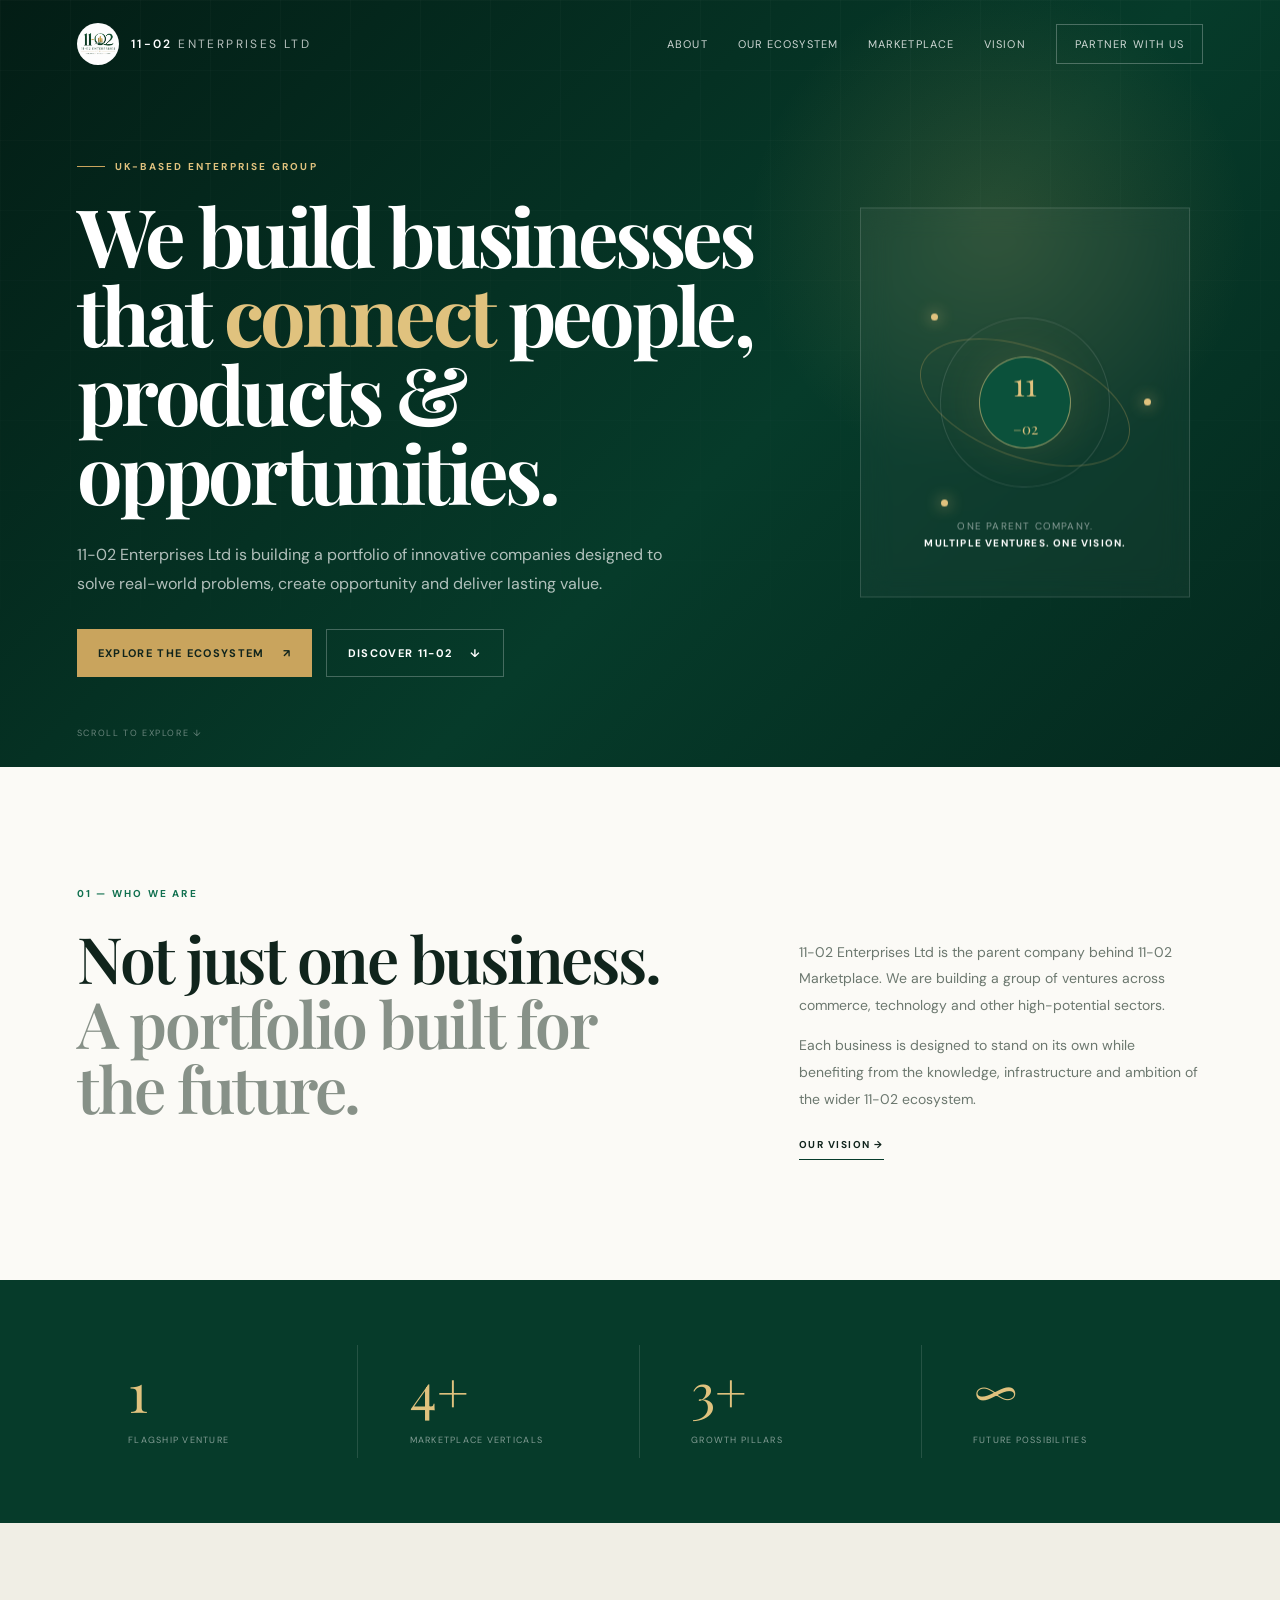
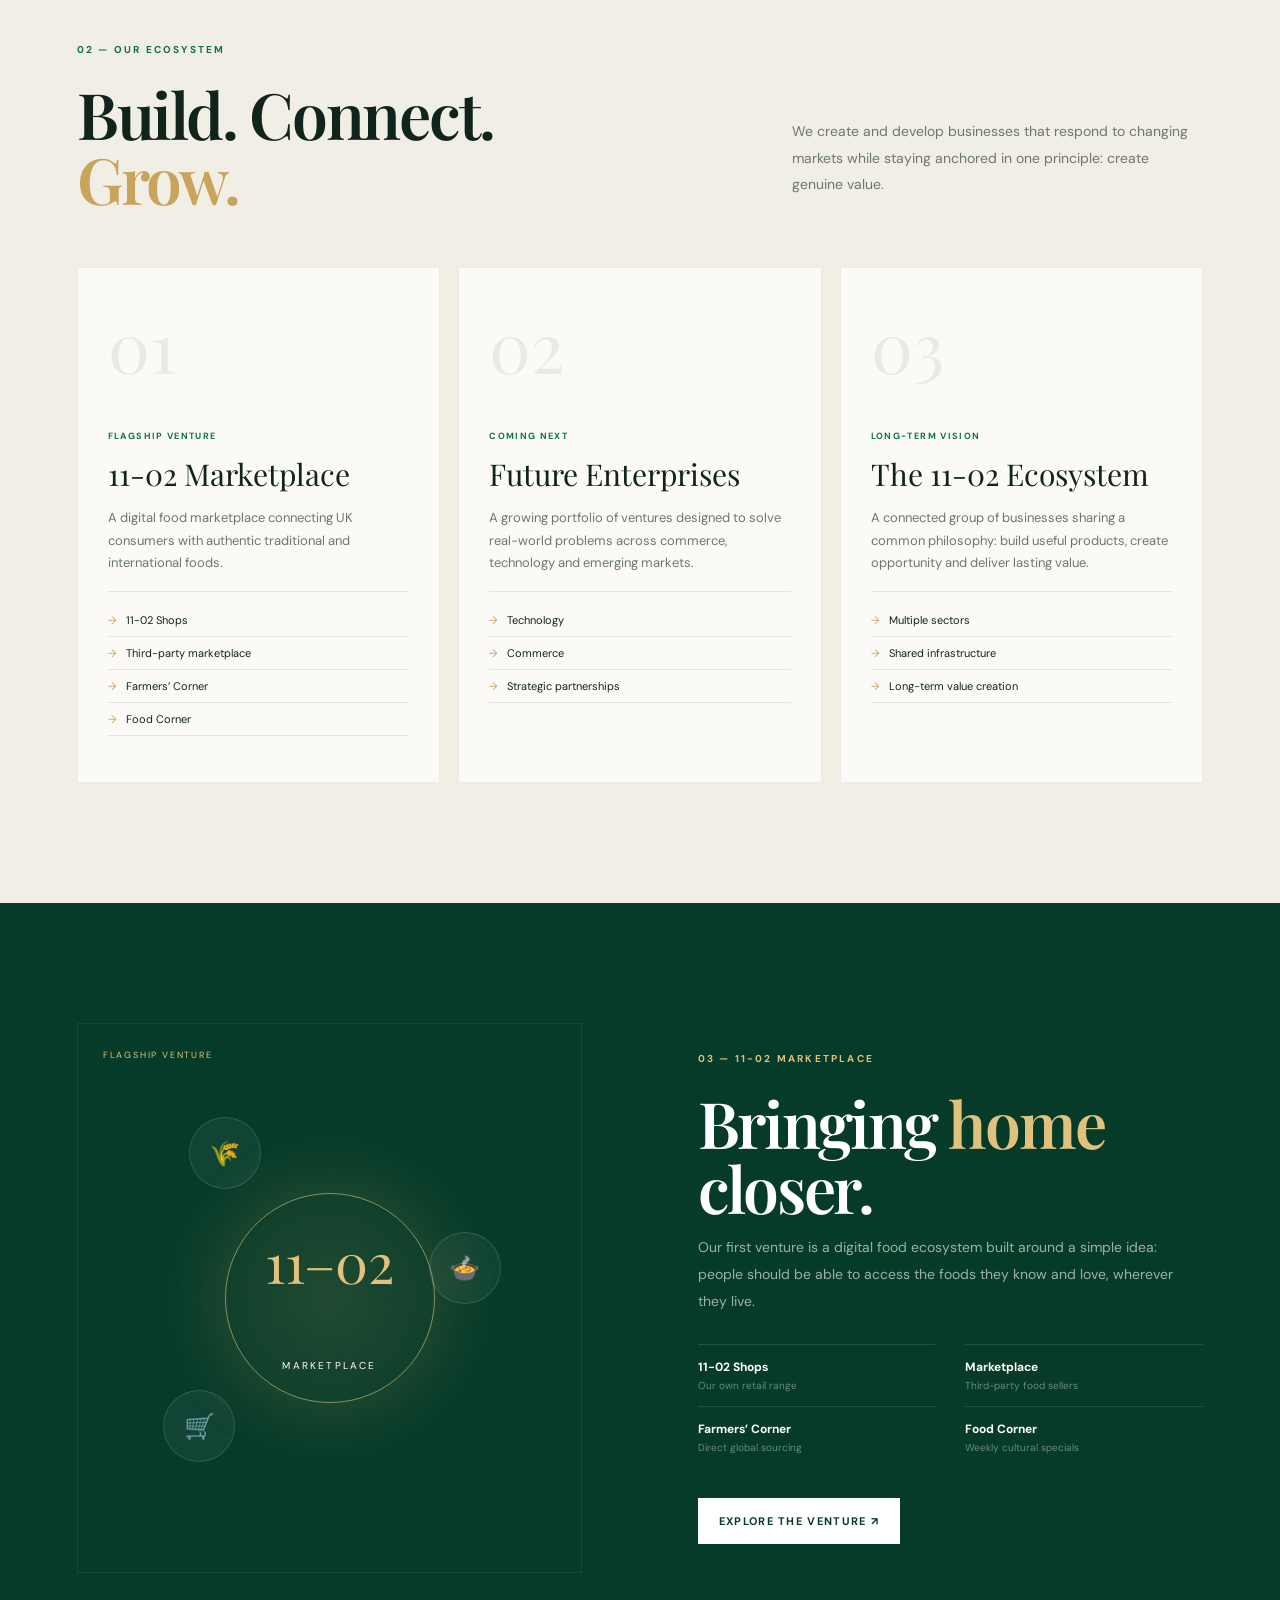
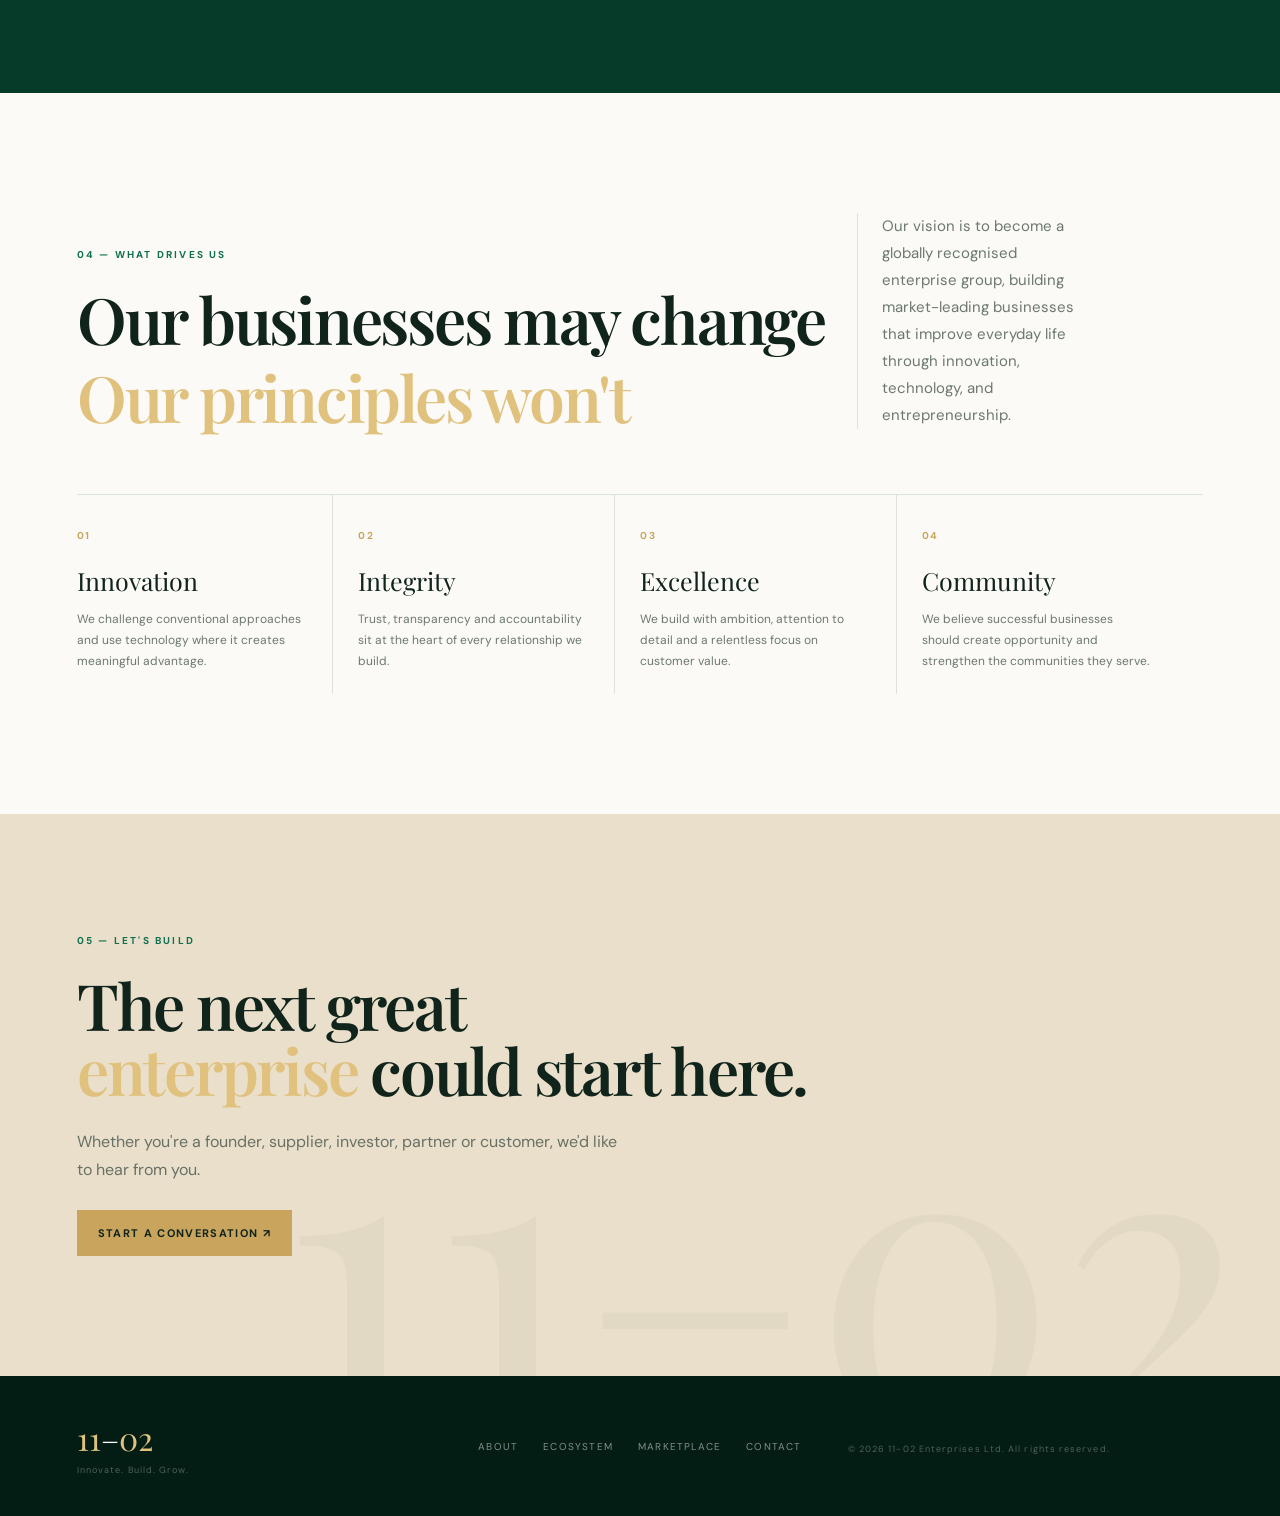
==== commit a47da5c6: "Update contact page and layout refinements" ====
--- a/index.html
+++ b/index.html
@@ -22,7 +22,7 @@
     <a href="#ecosystem">Our Ecosystem</a>
     <a href="#marketplace">Marketplace</a>
     <a href="#vision">Vision</a>
-    <a class="nav-cta" href="#contact">Partner With Us</a>
+    <a class="nav-cta" href="contact.html">Partner With Us</a>
   </nav>
 </header>
 
@@ -99,8 +99,13 @@
 </section>
 
 <section id="vision" class="light reveal">
-  <div class="kicker">04 — WHAT DRIVES US</div>
-  <h2>Our businesses may change.<br><em>Our principles won't.</em></h2>
+  <div class="vision-header">
+    <div>
+      <div class="kicker">04 — WHAT DRIVES US</div>
+      <h2><span>Our businesses may change</span> <em>Our principles won't</em></h2>
+    </div>
+    <p class="vision-copy">Our vision is to become a globally recognised enterprise group, building market-leading businesses that improve everyday life through innovation, technology, and entrepreneurship.</p>
+  </div>
   <div class="principles">
     <article><b>01</b><h3>Innovation</h3><p>We challenge conventional approaches and use technology where it creates meaningful advantage.</p></article>
     <article><b>02</b><h3>Integrity</h3><p>Trust, transparency and accountability sit at the heart of every relationship we build.</p></article>
@@ -113,14 +118,14 @@
   <div class="kicker">05 — LET'S BUILD</div>
   <h2>The next great<br><em>enterprise</em> could start here.</h2>
   <p>Whether you're a founder, supplier, investor, partner or customer, we'd like to hear from you.</p>
-  <a class="btn gold" href="mailto:hello@11-02.com">Start a conversation ↗</a>
+  <a class="btn gold" href="contact.html">Start a conversation ↗</a>
   <div class="watermark">11–02</div>
 </section>
 </main>
 
 <footer>
   <div><strong>11<span>–</span>02</strong><small>Innovate. Build. Grow.</small></div>
-  <nav><a href="#about">About</a><a href="#ecosystem">Ecosystem</a><a href="#marketplace">Marketplace</a><a href="#contact">Contact</a></nav>
+  <nav><a href="#about">About</a><a href="#ecosystem">Ecosystem</a><a href="#marketplace">Marketplace</a><a href="contact.html">Contact</a></nav>
   <small>© 2026 11-02 Enterprises Ltd. All rights reserved.</small>
 </footer>
 <script src="script.js"></script>
--- a/styles.css
+++ b/styles.css
@@ -782,6 +782,53 @@
   margin-top: 4px;
 }
 
+.vision-header {
+  display: grid;
+
+  grid-template-columns: 1.35fr 0.65fr;
+
+  gap: 32px;
+
+  align-items: end;
+
+  margin-bottom: 36px;
+}
+
+#vision h2 {
+  display: flex;
+
+  flex-wrap: wrap;
+
+  align-items: baseline;
+
+  gap: 0.2em;
+
+  white-space: nowrap;
+}
+
+#vision h2 span,
+#vision h2 em {
+  display: inline;
+}
+
+.vision-copy {
+  margin: 0;
+
+  max-width: 440px;
+
+  justify-self: end;
+
+  padding-left: 24px;
+
+  border-left: 1px solid #063b2a1f;
+
+  color: #6c786f;
+
+  line-height: 1.8;
+
+  font-size: 15px;
+}
+
 /* =========================
    PRINCIPLES
 ========================= */
@@ -874,6 +921,238 @@
   font: 32vw/1 "Playfair Display";
 
   color: #063b2a09;
+}
+
+/* =========================
+   CONTACT PAGE
+========================= */
+
+.contact-page {
+  background: linear-gradient(180deg, #083d32 0%, #0d261f 100%);
+
+  color: #fff;
+
+  min-height: 100vh;
+
+  padding: 120px 6vw 80px;
+}
+
+.contact-shell {
+  max-width: 1200px;
+
+  margin: 0 auto;
+
+  display: grid;
+
+  grid-template-columns: 1.1fr 0.9fr;
+
+  gap: 40px;
+
+  align-items: center;
+}
+
+.contact-intro h1 {
+  font: 52px/1.06 "Playfair Display";
+
+  margin: 16px 0 20px;
+
+  letter-spacing: -0.04em;
+}
+
+.contact-intro p {
+  font-size: 16px;
+
+  line-height: 1.8;
+
+  color: #d9e7e2;
+
+  max-width: 560px;
+}
+
+.contact-points {
+  display: grid;
+
+  gap: 18px;
+
+  margin-top: 32px;
+}
+
+.contact-point {
+  display: flex;
+
+  gap: 16px;
+
+  align-items: flex-start;
+
+  padding: 18px 20px;
+
+  border: 1px solid rgba(255, 255, 255, 0.12);
+
+  border-radius: 18px;
+
+  background: rgba(255, 255, 255, 0.03);
+}
+
+.contact-point strong {
+  display: block;
+
+  color: #e0c27e;
+
+  margin-bottom: 4px;
+
+  letter-spacing: 0.12em;
+
+  font-size: 10px;
+
+  text-transform: uppercase;
+}
+
+.contact-point span,
+.contact-point a {
+  color: #edf4f1;
+
+  text-decoration: none;
+
+  font-size: 15px;
+}
+
+.social-links {
+  display: flex;
+
+  gap: 12px;
+
+  margin-top: 10px;
+
+  flex-wrap: wrap;
+}
+
+.social-icon {
+  width: 38px;
+  height: 38px;
+
+  border-radius: 50%;
+
+  display: inline-flex;
+
+  align-items: center;
+
+  justify-content: center;
+
+  background: rgba(255, 255, 255, 0.06);
+
+  border: 1px solid rgba(255, 255, 255, 0.12);
+
+  transition: transform 0.2s ease, background 0.2s ease;
+}
+
+.social-icon:hover {
+  transform: translateY(-2px);
+
+  background: rgba(224, 194, 126, 0.12);
+}
+
+.social-icon svg {
+  width: 16px;
+  height: 16px;
+
+  fill: #edf4f1;
+}
+
+.contact-card {
+  background: #f7f0e5;
+
+  border-radius: 24px;
+
+  padding: 30px;
+
+  margin-top: 34px;
+
+  box-shadow: 0 20px 60px rgba(0, 0, 0, 0.18);
+}
+
+.contact-card h2 {
+  color: #063b2a;
+
+  margin-top: 0;
+
+  font: 35px "Playfair Display";
+}
+
+.contact-form {
+  display: grid;
+
+  gap: 18px;
+}
+
+.contact-form label {
+  display: grid;
+
+  gap: 8px;
+
+  font-size: 12px;
+
+  letter-spacing: 0.12em;
+
+  text-transform: uppercase;
+
+  color: #3d4d46;
+}
+
+.contact-form input,
+.contact-form textarea {
+  width: 100%;
+
+  border: 1px solid rgba(6, 59, 42, 0.14);
+
+  background: #fff;
+
+  color: #102821;
+
+  border-radius: 12px;
+
+  padding: 14px 16px;
+
+  font: inherit;
+}
+
+.contact-form textarea {
+  min-height: 140px;
+
+  resize: vertical;
+}
+
+.contact-actions {
+  display: flex;
+
+  gap: 16px;
+
+  align-items: center;
+
+  flex-wrap: wrap;
+
+  margin-top: 8px;
+}
+
+.back-link {
+  color: #063b2a;
+
+  text-decoration: none;
+
+  font-size: 12px;
+
+  letter-spacing: 0.12em;
+
+  text-transform: uppercase;
+}
+
+@media (max-width: 820px) {
+  .contact-shell {
+    grid-template-columns: 1fr;
+  }
+
+  .contact-intro h1 {
+    font-size: 42px;
+  }
 }
 
 /* =========================
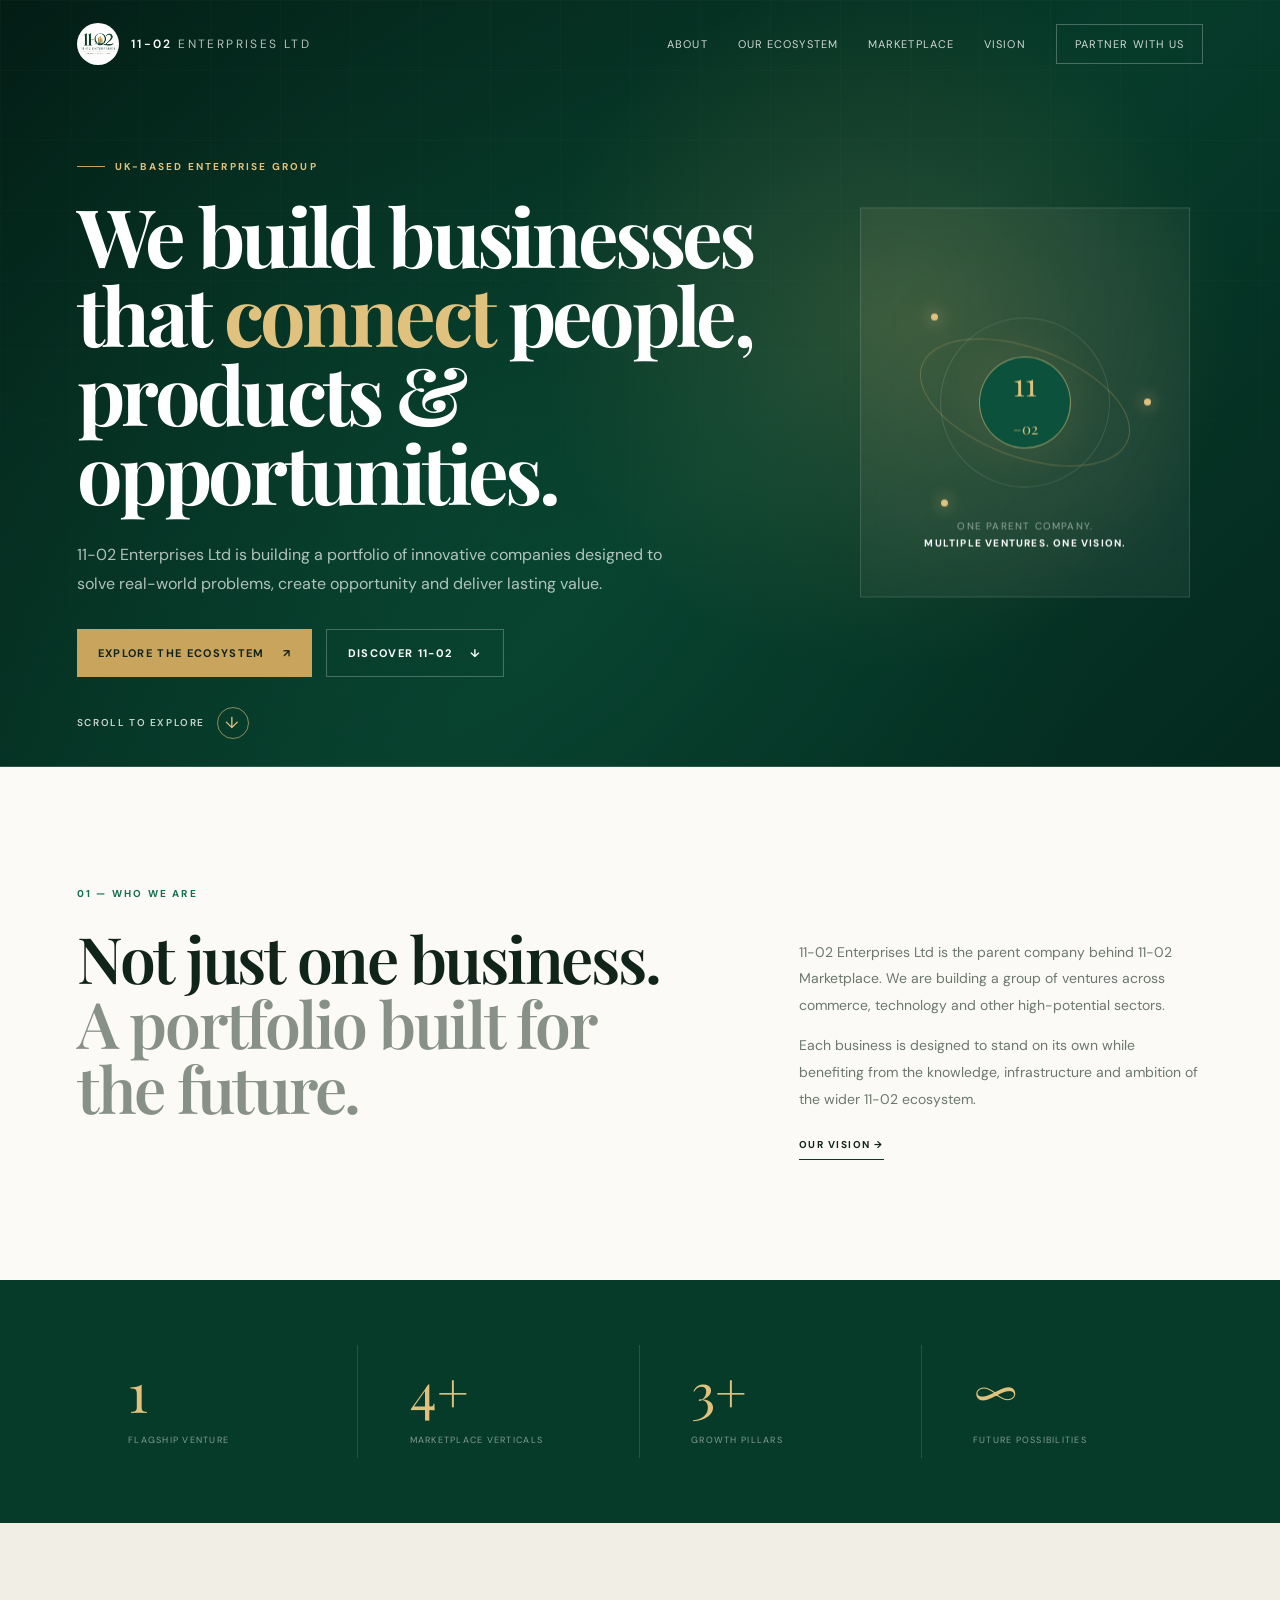
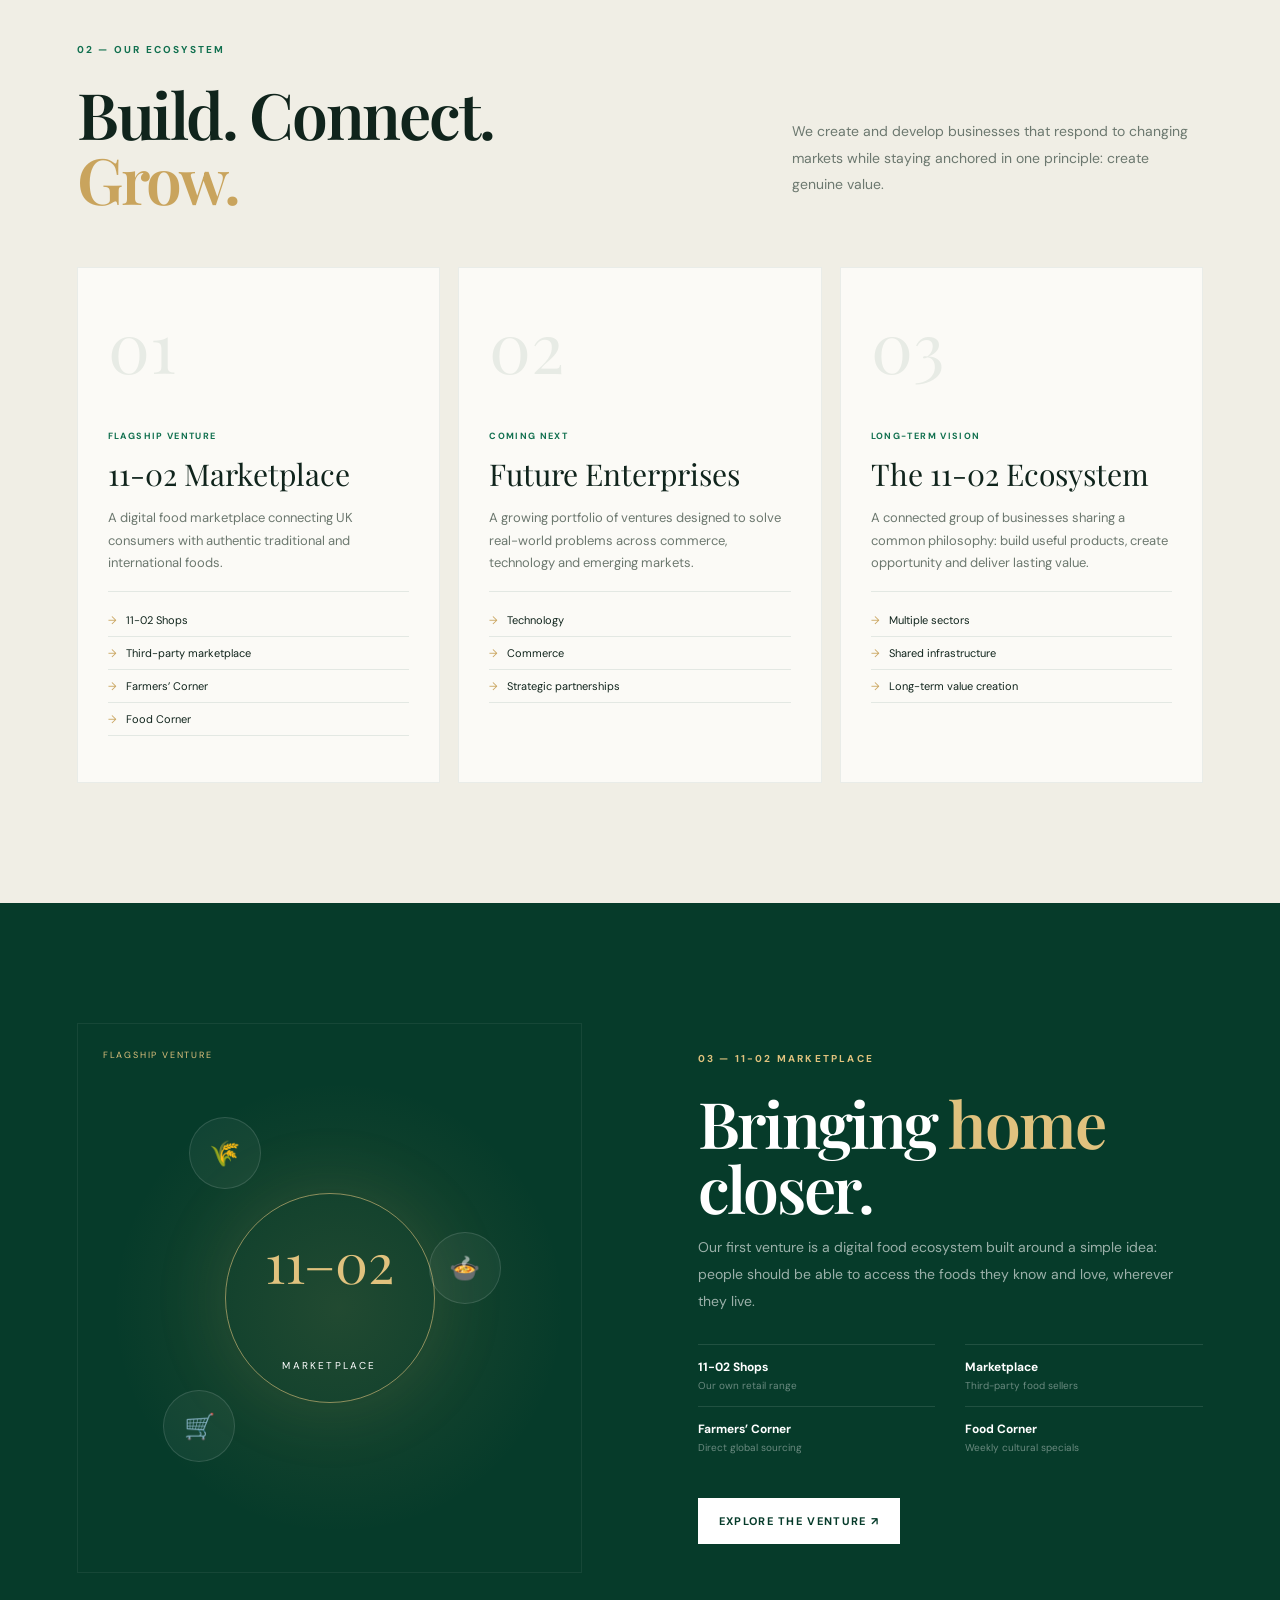
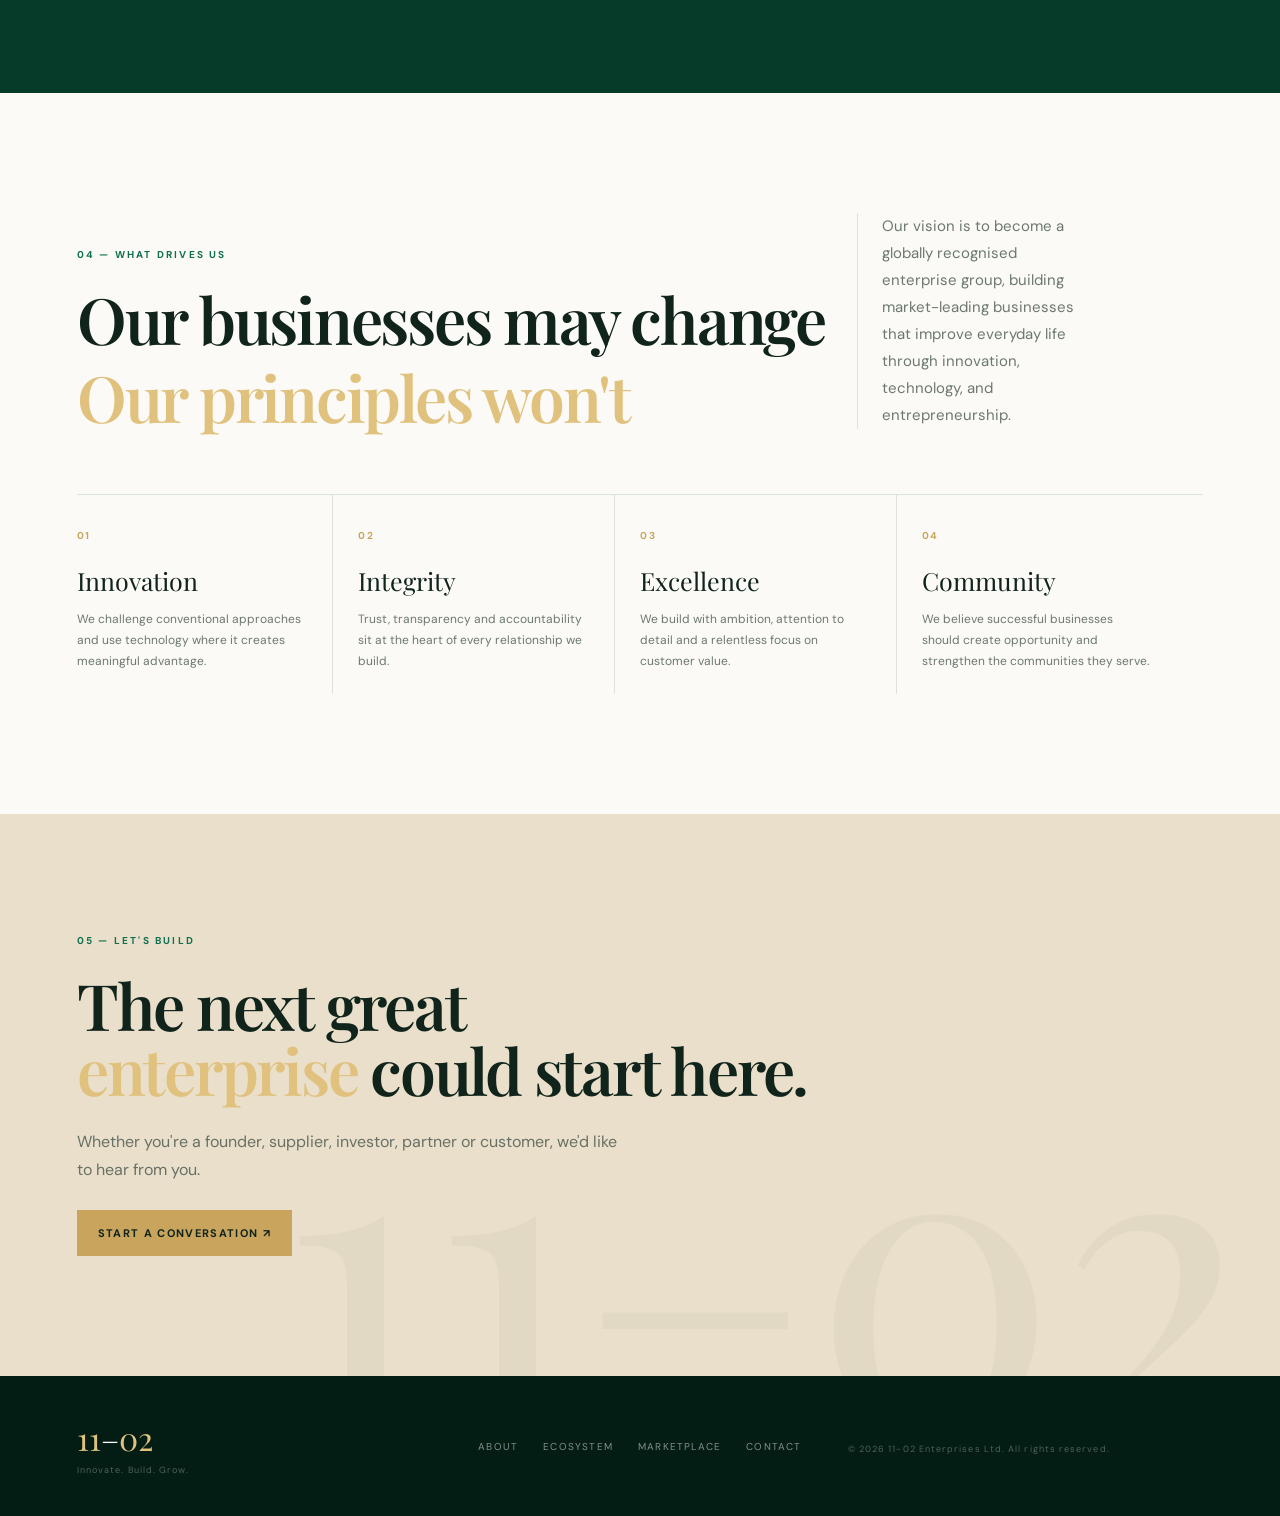
==== commit 3567ca5f: "Polish hero motion and scroll cue" ====
--- a/index.html
+++ b/index.html
@@ -43,7 +43,10 @@
     <i class="dot d1"></i><i class="dot d2"></i><i class="dot d3"></i>
     <p>ONE PARENT COMPANY.<br><strong>MULTIPLE VENTURES. ONE VISION.</strong></p>
   </div>
-  <div class="scroll">SCROLL TO EXPLORE ↓</div>
+  <a class="scroll" href="#about" aria-label="Scroll to the About section">
+    <span>SCROLL TO EXPLORE</span>
+    <b aria-hidden="true">↓</b>
+  </a>
 </section>
 
 <section id="about" class="light reveal">
--- a/styles.css
+++ b/styles.css
@@ -116,12 +116,34 @@
       #c9a45d2e,
       transparent 22%
     ),
+    radial-gradient(
+      circle at 24% 78%,
+      #11704f35,
+      transparent 38%
+    ),
     linear-gradient(
       135deg,
       #031d15,
       #063b2a 58%,
       #04291e
     );
+
+  background-size: 140% 140%, 150% 150%, 100% 100%;
+  background-position: 100% 0%, 0% 100%, center;
+  background-repeat: no-repeat;
+
+  animation: hero-background-drift 22s ease-in-out infinite;
+}
+
+@keyframes hero-background-drift {
+  0%,
+  100% {
+    background-position: 100% 0%, 0% 100%, center;
+  }
+
+  50% {
+    background-position: 0% 100%, 100% 0%, center;
+  }
 }
 
 .hero::after {
@@ -276,13 +298,30 @@
 
   border: 1px solid #ffffff24;
 
-  background: #ffffff0a;
+  background-color: #ffffff0a;
+  background-image:
+    radial-gradient(circle at 15% 20%, #c9a45d18, transparent 48%),
+    radial-gradient(circle at 85% 80%, #ffffff0a, transparent 45%);
+  background-size: 150% 150%;
+  background-position: 0% 0%, 100% 100%;
 
   -webkit-backdrop-filter: blur(14px);
   backdrop-filter: blur(14px);
 
   display: grid;
   place-items: center;
+
+  animation:
+    orbit-panel-drift 8s ease-in-out infinite,
+    orbit-background-drift 14s ease-in-out infinite;
+
+  transition: border-color 0.3s ease, background-color 0.3s ease;
+}
+
+.hero-orbit:hover {
+  border-color: #e0c27e66;
+
+  background-color: #ffffff0d;
 }
 
 .ring {
@@ -296,6 +335,8 @@
   height: 110px;
 
   transform: rotate(20deg);
+
+  animation: ring-drift 12s ease-in-out infinite;
 }
 
 .r2 {
@@ -305,6 +346,9 @@
   border-color: #ffffff20;
 
   transform: rotate(-20deg);
+
+  animation-name: ring-counter-drift;
+  animation-duration: 15s;
 }
 
 .core {
@@ -327,6 +371,14 @@
   font: 32px/0.7 "Playfair Display";
 
   box-shadow: 0 0 50px #c9a45d24;
+
+  animation: core-breathe 5s ease-in-out infinite;
+
+  transition: box-shadow 0.3s ease;
+}
+
+.core:hover {
+  box-shadow: 0 0 65px #c9a45d55;
 }
 
 .core small {
@@ -344,6 +396,8 @@
   background: #e0c27e;
 
   box-shadow: 0 0 15px #e0c27e;
+
+  animation: dot-pulse 2.8s ease-in-out infinite;
 }
 
 .d1 {
@@ -354,11 +408,15 @@
 .d2 {
   right: 38px;
   top: 190px;
+
+  animation-delay: 0.8s;
 }
 
 .d3 {
   bottom: 90px;
   left: 80px;
+
+  animation-delay: 1.6s;
 }
 
 .hero-orbit p {
@@ -375,25 +433,145 @@
   line-height: 1.7;
 
   letter-spacing: 0.12em;
+
+  animation: orbit-copy-drift 5s ease-in-out infinite;
 }
 
 .hero-orbit strong {
   color: #fff;
 }
 
+@keyframes orbit-panel-drift {
+  0%,
+  100% {
+    transform: translateY(-45%);
+  }
+
+  50% {
+    transform: translateY(calc(-45% - 5px));
+  }
+}
+
+@keyframes orbit-background-drift {
+  0%,
+  100% {
+    background-position: 0% 0%, 100% 100%;
+  }
+
+  50% {
+    background-position: 100% 100%, 0% 0%;
+  }
+}
+
+@keyframes ring-drift {
+  0%,
+  100% {
+    transform: rotate(20deg);
+  }
+
+  50% {
+    transform: rotate(25deg);
+  }
+}
+
+@keyframes ring-counter-drift {
+  0%,
+  100% {
+    transform: rotate(-20deg);
+  }
+
+  50% {
+    transform: rotate(-25deg);
+  }
+}
+
+@keyframes core-breathe {
+  0%,
+  100% {
+    transform: scale(1);
+  }
+
+  50% {
+    transform: scale(1.035);
+  }
+}
+
+@keyframes dot-pulse {
+  0%,
+  100% {
+    transform: scale(0.85);
+    opacity: 0.7;
+  }
+
+  50% {
+    transform: scale(1.2);
+    opacity: 1;
+  }
+}
+
+@keyframes orbit-copy-drift {
+  0%,
+  100% {
+    transform: translateY(2px);
+  }
+
+  50% {
+    transform: translateY(-2px);
+  }
+}
+
 .scroll {
   position: absolute;
 
   z-index: 2;
 
+  display: inline-flex;
+  align-items: center;
+  gap: 12px;
+
   bottom: 28px;
   left: 6vw;
 
-  color: #ffffff66;
-
-  font-size: 9px;
-
-  letter-spacing: 0.18em;
+  color: #ffffffc7;
+
+  font-size: 10px;
+  font-weight: 600;
+
+  letter-spacing: 0.16em;
+
+  transition: color 0.2s ease;
+}
+
+.scroll:hover {
+  color: #fff;
+}
+
+.scroll b {
+  width: 32px;
+  height: 32px;
+
+  display: grid;
+  place-items: center;
+
+  border: 1px solid #e0c27e99;
+  border-radius: 50%;
+
+  color: #e0c27e;
+  font-size: 16px;
+  font-weight: 400;
+
+  animation: scroll-cue 1.8s ease-in-out infinite;
+}
+
+@keyframes scroll-cue {
+  0%,
+  100% {
+    transform: translateY(-2px);
+  }
+
+  50% {
+    transform: translateY(3px);
+  }
 }
 
 /* =========================
@@ -657,8 +835,31 @@
       #c9a45d24,
       transparent 45%
     );
+  background-size: 135% 135%;
+  background-position: 45% 45%;
 
   overflow: hidden;
+
+  animation: visual-background-drift 16s ease-in-out infinite;
+
+  transition: border-color 0.3s ease, box-shadow 0.3s ease;
+}
+
+.visual:hover {
+  border-color: #e0c27e55;
+
+  box-shadow: inset 0 0 70px #c9a45d0d;
+}
+
+@keyframes visual-background-drift {
+  0%,
+  100% {
+    background-position: 45% 45%;
+  }
+
+  50% {
+    background-position: 55% 55%;
+  }
 }
 
 .visual > label {
@@ -672,6 +873,8 @@
   font-size: 9px;
 
   letter-spacing: 0.2em;
+
+  animation: label-drift 4s ease-in-out infinite;
 }
 
 .market-logo {
@@ -693,6 +896,14 @@
   color: #e0c27e;
 
   box-shadow: 0 0 80px #c9a45d1f;
+
+  animation: market-mark-float 6s ease-in-out infinite;
+
+  transition: box-shadow 0.3s ease;
+}
+
+.market-logo:hover {
+  box-shadow: 0 0 100px #c9a45d44;
 }
 
 .market-logo small {
@@ -720,6 +931,18 @@
   border: 1px solid #ffffff20;
 
   font-size: 25px;
+
+  animation: food-orb-float 5s ease-in-out infinite;
+
+  transition: background-color 0.3s ease, border-color 0.3s ease, filter 0.3s ease;
+}
+
+.orb:hover {
+  background: #ffffff18;
+
+  border-color: #e0c27e88;
+
+  filter: brightness(1.15);
 }
 
 .food1 {
@@ -730,11 +953,48 @@
 .food2 {
   right: 16%;
   top: 38%;
+
+  animation-delay: 0.7s;
 }
 
 .food3 {
   left: 17%;
   bottom: 20%;
+
+  animation-delay: 1.4s;
+}
+
+@keyframes market-mark-float {
+  0%,
+  100% {
+    transform: translateY(0);
+  }
+
+  50% {
+    transform: translateY(-5px);
+  }
+}
+
+@keyframes food-orb-float {
+  0%,
+  100% {
+    transform: translateY(0);
+  }
+
+  50% {
+    transform: translateY(-7px);
+  }
+}
+
+@keyframes label-drift {
+  0%,
+  100% {
+    transform: translateY(0);
+  }
+
+  50% {
+    transform: translateY(-2px);
+  }
 }
 
 .gold-text {
@@ -1231,6 +1491,33 @@
   opacity: 1;
 
   transform: none;
+}
+
+@media (prefers-reduced-motion: reduce) {
+  .hero,
+  .scroll b,
+  .hero-orbit,
+  .ring,
+  .core,
+  .dot,
+  .hero-orbit p,
+  .visual,
+  .visual > label,
+  .market-logo,
+  .orb {
+    animation: none;
+  }
+
+  .hero-orbit,
+  .core,
+  .market-logo,
+  .orb {
+    transform: none;
+  }
+
+  .hero-orbit {
+    transform: translateY(-45%);
+  }
 }
 
 /* =========================
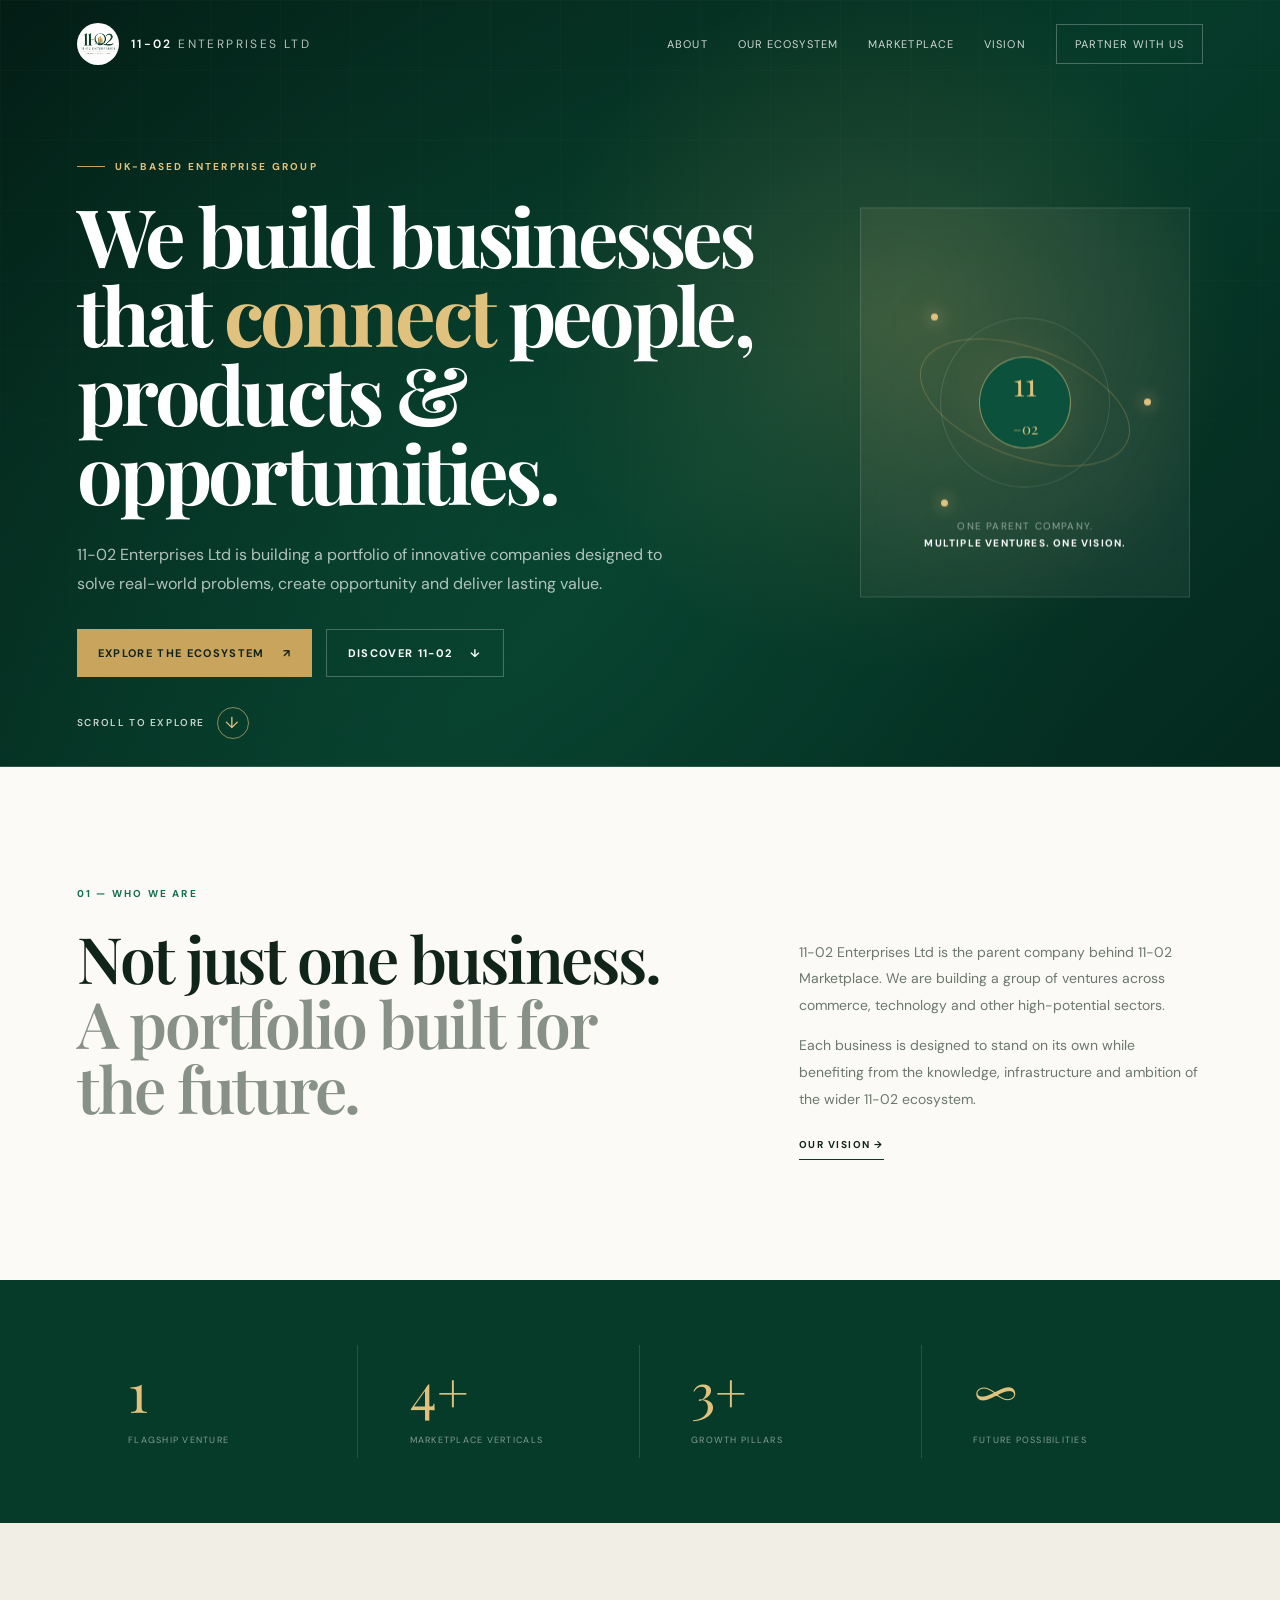
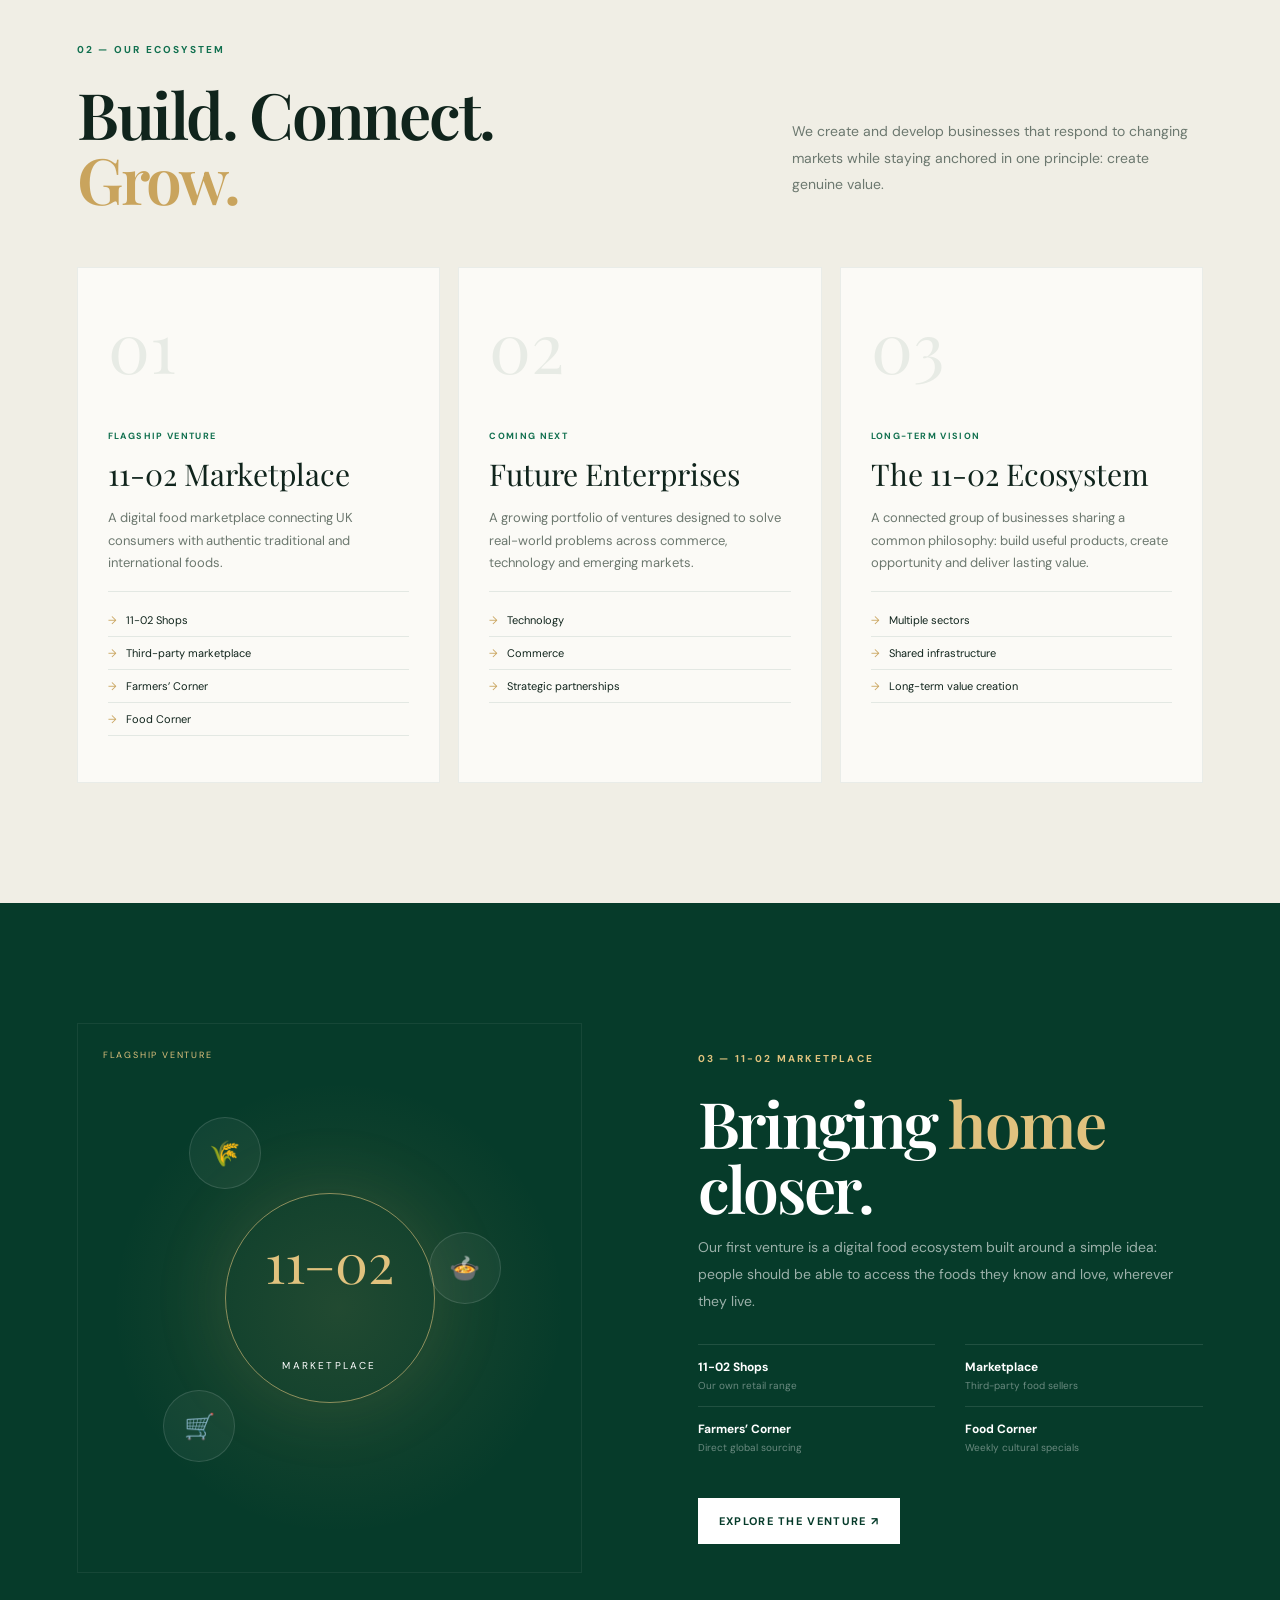
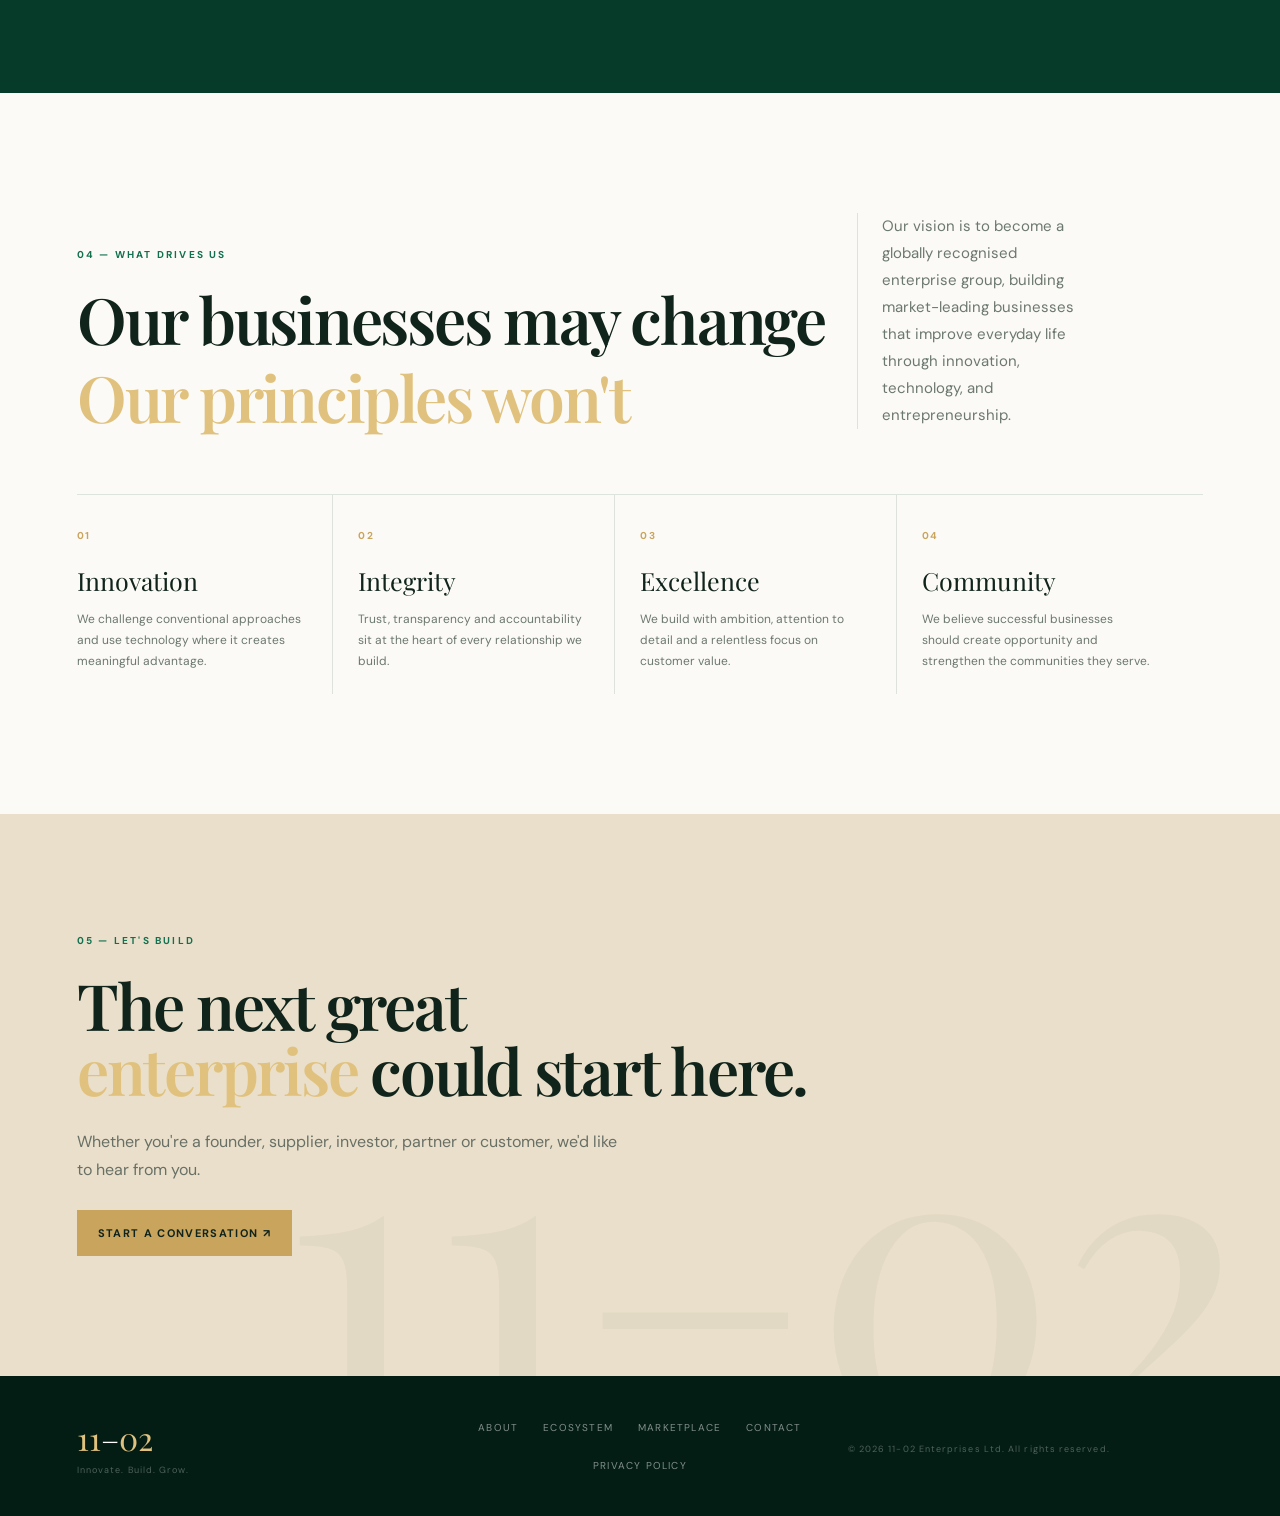
==== commit ae380608: "WIP: preserve privacy policy and contact page updates" ====
--- a/index.html
+++ b/index.html
@@ -5,15 +5,20 @@
 <meta name="viewport" content="width=device-width,initial-scale=1">
 <meta name="description" content="11-02 Enterprises Ltd — building businesses that connect people, products and opportunities.">
 <title>11-02 Enterprises Ltd</title>
+<link rel="icon" type="image/png" href="assets/favicon.png">
 <link rel="preconnect" href="https://fonts.googleapis.com">
 <link rel="preconnect" href="https://fonts.gstatic.com" crossorigin>
 <link href="https://fonts.googleapis.com/css2?family=DM+Sans:wght@400;500;600;700&family=Playfair+Display:wght@500;600;700&display=swap" rel="stylesheet">
 <link rel="stylesheet" href="styles.css">
+<script>
+  window.va = window.va || function () { (window.vaq = window.vaq || []).push(arguments); };
+</script>
+<script defer src="/_vercel/insights/script.js"></script>
 </head>
 <body>
 <header class="nav">
   <a class="brand" href="#home">
-    <img src="assets/11-02 white logo.png" alt="11-02 Enterprises Ltd" onerror="this.style.display='none'">
+    <img src="assets/logo1.png" alt="11-02 Enterprises Ltd" onerror="this.style.display='none'">
     <span>11-02 <b>ENTERPRISES LTD</b></span>
   </a>
   <button class="menu" aria-label="Open menu">☰</button>
@@ -128,7 +133,7 @@
 
 <footer>
   <div><strong>11<span>–</span>02</strong><small>Innovate. Build. Grow.</small></div>
-  <nav><a href="#about">About</a><a href="#ecosystem">Ecosystem</a><a href="#marketplace">Marketplace</a><a href="contact.html">Contact</a></nav>
+  <nav><a href="#about">About</a><a href="#ecosystem">Ecosystem</a><a href="#marketplace">Marketplace</a><a href="contact.html">Contact</a><a href="privacy.html">Privacy Policy</a></nav>
   <small>© 2026 11-02 Enterprises Ltd. All rights reserved.</small>
 </footer>
 <script src="script.js"></script>
--- a/styles.css
+++ b/styles.css
@@ -1393,6 +1393,24 @@
   margin-top: 8px;
 }
 
+.contact-form .contact-privacy-notice {
+  margin: 0;
+  color: #3d4d46;
+  font-size: 12px;
+  line-height: 1.7;
+  overflow-wrap: anywhere;
+}
+
+.contact-privacy-notice a {
+  text-decoration: underline;
+  text-underline-offset: 3px;
+}
+
+.contact-privacy-notice a:focus-visible {
+  outline: 2px solid #063b2a;
+  outline-offset: 3px;
+}
+
 .back-link {
   color: #063b2a;
 
@@ -1461,6 +1479,8 @@
 
 footer nav {
   display: flex;
+
+  flex-wrap: wrap;
 
   justify-content: center;
 
